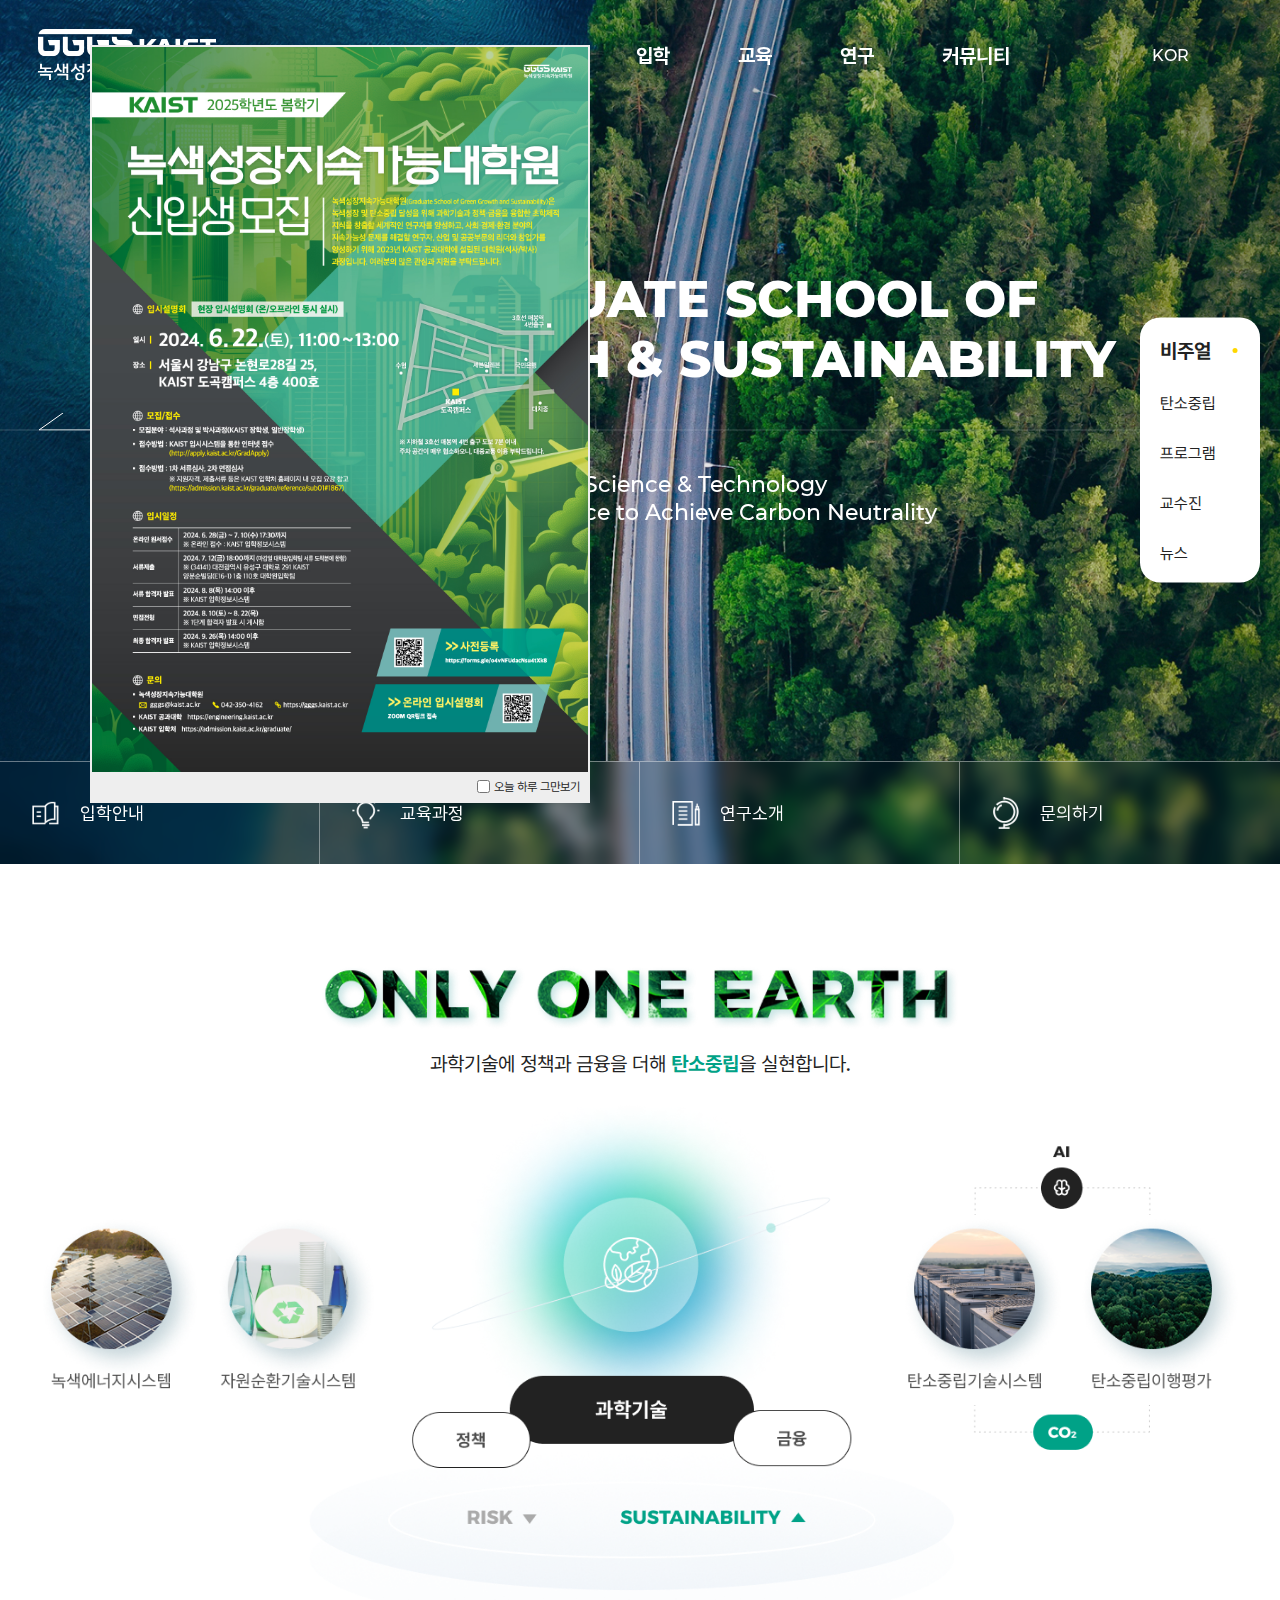
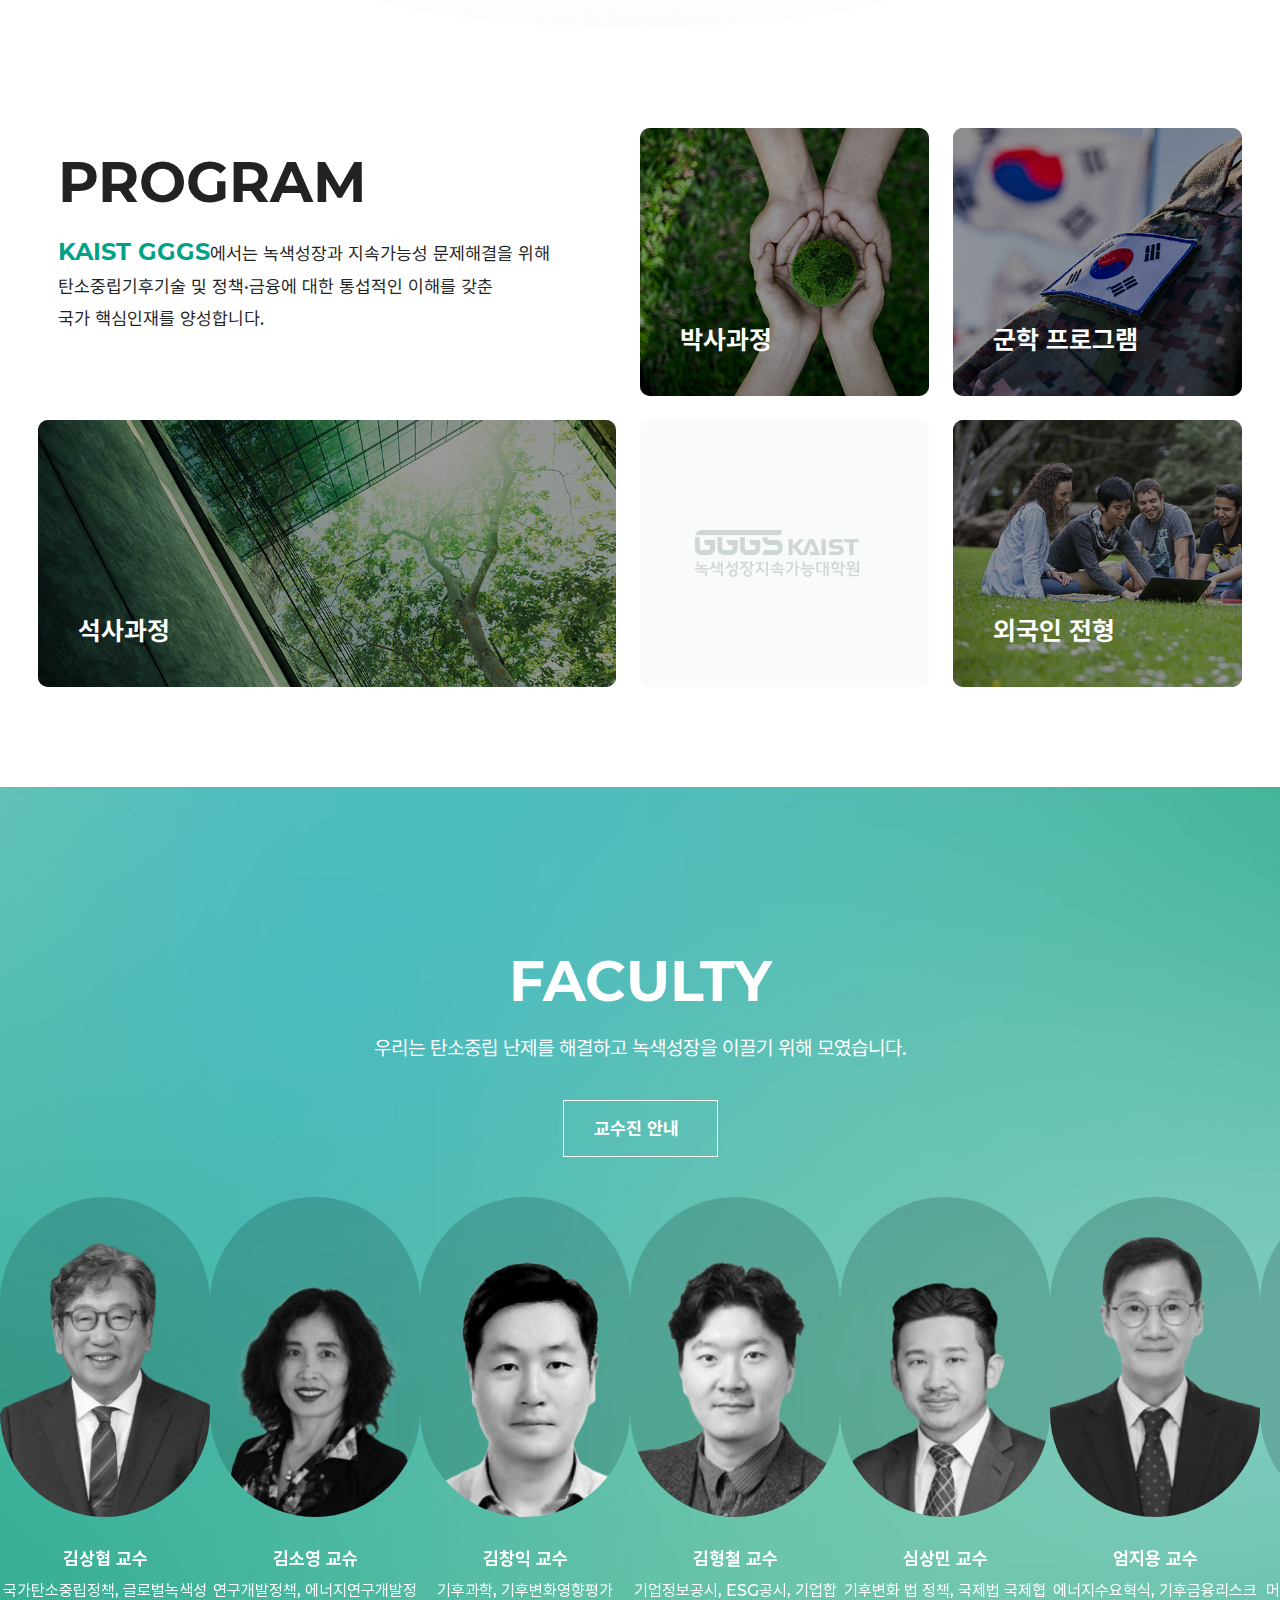
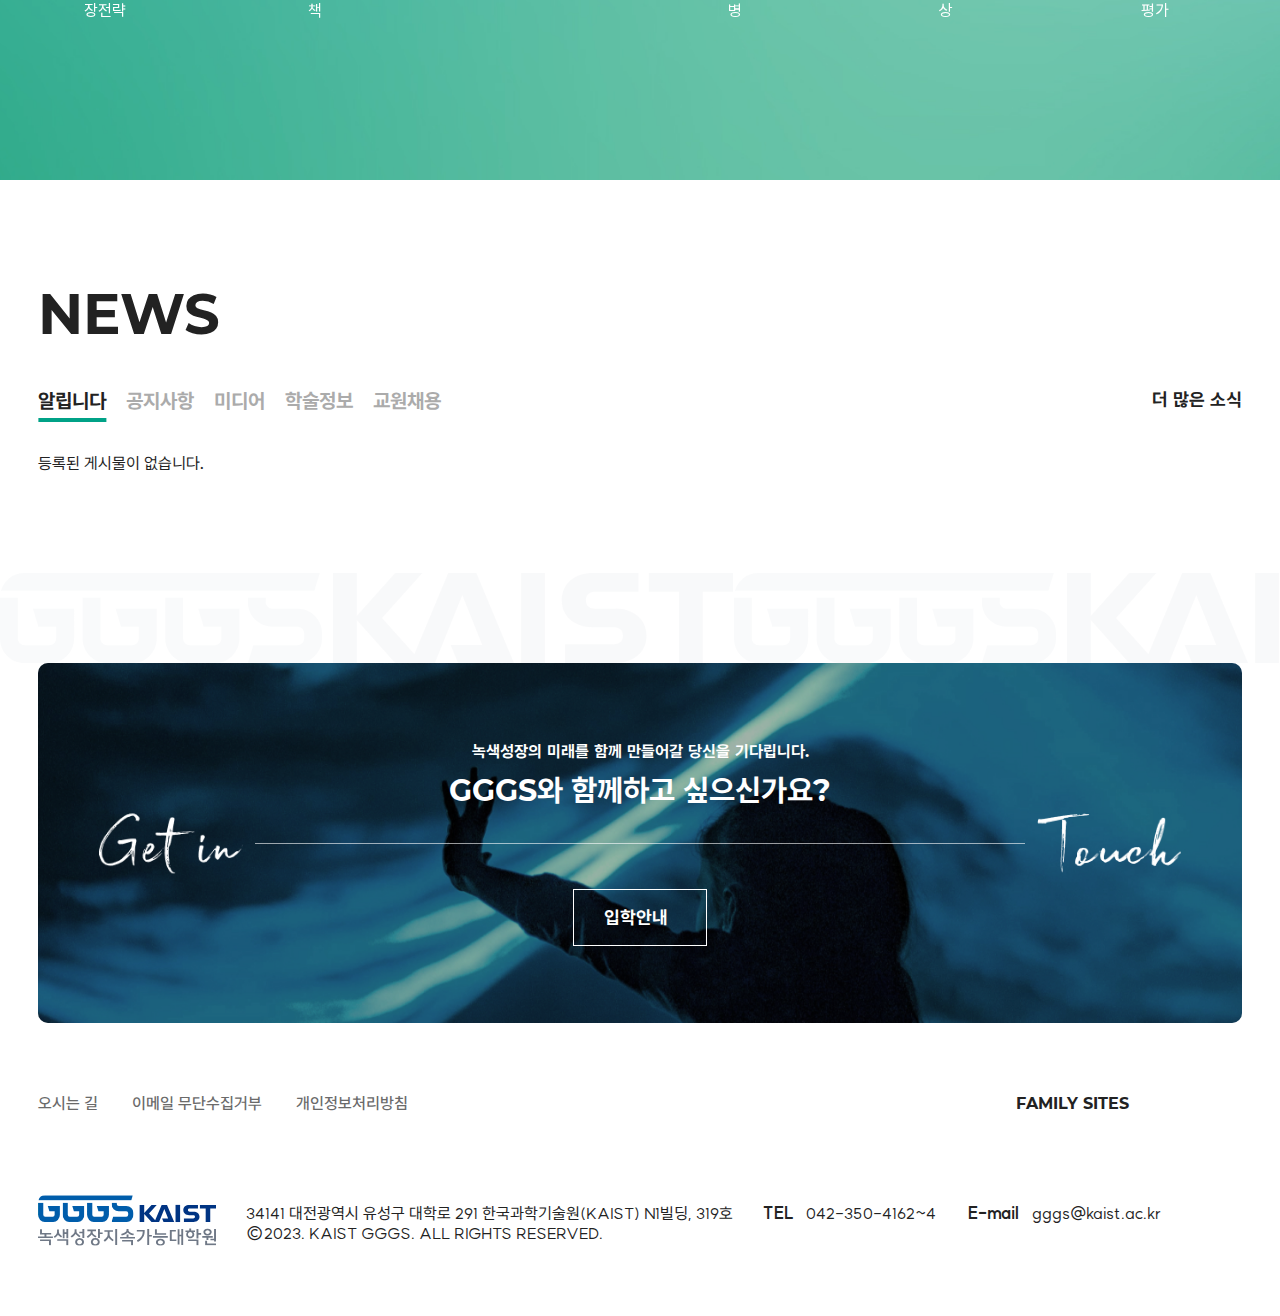
==== index.html @ a6c731cc "first kaist" ====
<!DOCTYPE html>
<html lang="ko">
<head>
   <meta charset="UTF-8">
   <meta name="viewport" content="width=device-width, initial-scale=1.0">
   <title>녹색성장지속가능대학원</title>

   <!-- CSS -->
   <link rel="stylesheet" href="https://cdn.jsdelivr.net/npm/remixicon@4.3.0/fonts/remixicon.min.css">
   <link rel="stylesheet" href="./css/reset.css">
   <link rel="stylesheet" href="./css/fonts.css">
   <link rel="stylesheet" href="https://cdn.jsdelivr.net/npm/swiper@11/swiper-bundle.min.css">
   <link rel="stylesheet" href="./css/main.css">

   <!-- JS -->
   <script src="https://code.jquery.com/jquery-3.7.1.min.js"
      integrity="sha256-/JqT3SQfawRcv/BIHPThkBvs0OEvtFFmqPF/lYI/Cxo=" crossorigin="anonymous"></script>
   <script src="https://code.jquery.com/ui/1.13.3/jquery-ui.min.js"
      integrity="sha256-sw0iNNXmOJbQhYFuC9OF2kOlD5KQKe1y5lfBn4C9Sjg=" crossorigin="anonymous"></script>
   <script src="https://cdn.jsdelivr.net/npm/swiper@11/swiper-bundle.min.js"></script>
   <script defer src="./js/main.js">
      // js를 internal(내부 문서) 방식으로 사용할 때는 script 태그에 속성없이 바로 작성
      // external (외부 문서) 방식으로 사용할 때는 script 태그에 src 속성을 이용하고 태그 내부에는 아무것도 작성하지 않음

      // *** script 태그 하나에 src 속성과 태그 내부에 js 문법을 둘 다 사용하면 둘 다 동작하지 않음
   </script>
</head>
<body class="home">
   <div class="skip_nav">
      <a href="#main_content">본문 바로가기</a>
   </div>
   <div id="popup">
      <img src="./img/main/popup.jpg" alt="2025학년도 봄학기 녹색성장지속가능대학원 신입생 모집 입시 설명회 - 일시: 2024.06.22(토) 11시부터, KAIST 도곡캠퍼스 400호, 문의: 042-350-4162, ...">
      <div class="popup_footer">
         <input type="checkbox" id="today_close">
         <label for="">오늘 하루 그만보기</label>
         <button class="btn_popup_close">
            <i class="ri-close-fill"></i>
         </button>
      </div>
   </div>
<div id="wrap">
   <header>
      <div class="inner">
         <h1><a href="https://gggs.kaist.ac.kr/" target="_blank"><span class="blind">GGGS KAIST 녹색성장지속가능대학원</span></a></h1>
         <nav id="gnb">
            <h2 class="blind">메인 메뉴</h2>
            <ul class="dep1">
               <li>
                  <a href="./about/greeting.html">대학원 소개</a>
                  <div class="dep2_wrap">
                     <ul class="dep2">
                        <li><a href="./about/greeting.html">인사말</a></li>
                        <li><a href="#">미션 및 비전</a></li>
                        <li><a href="./about/history.html">연혁</a></li>
                        <li><a href="#">오시는 길</a></li>
                     </ul>
                  </div>
               </li>
               <li>
                  <a href="#">구성원</a>
                  <div class="dep2_wrap">
                     <ul class="dep2">
                        <li><a href="#">교수소개</a>
                           <ul class="dep3">
                              <li><a href="#">탄소중립이행평가</a></li>
                              <li><a href="#">탄소중립기술시스템</a></li>
                              <li><a href="./member/greenEnerge.html">녹색에너지시스템</a></li>
                              <li><a href="#">자원순환기술시스템</a></li>
                           </ul>
                        </li>
                        <li><a href="#">재학생</a>
                           <ul class="dep3">
                              <li><a href="#">석사과정</a></li>
                              <li><a href="#">박사과정</a></li>
                           </ul>
                        </li>
                        <li><a href="#">졸업생</a></li>
                        <li><a href="./member/office.html">사무실</a></li>
                     </ul>
                  </div>
               </li>
               <li>
                  <a href="/program/programMaster.html">입학</a>
                  <div class="dep2_wrap">
                     <ul class="dep2">
                        <li><a href="./program/programMaster.html">프로그램</a>
                           <ul class="dep3">
                              <li><a href="./program/programMaster.html">석사과정</a></li>
                              <li><a href="#">박사과정</a></li>
                           </ul>
                        </li>
                     </ul>
                  </div>
               </li>
               <li>
                  <a href="#">교육</a>
                  <div class="dep2_wrap">
                     <ul class="dep2">
                        <li><a href="#">개요</a></li>
                        <li><a href="#">이수요건</a>
                           <ul class="dep3">
                              <li><a href="#">석사과정</a></li>
                              <li><a href="#">박사과정</a></li>
                           </ul>
                        </li>
                        <li><a href="#">집중분야 이수제도</a></li>
                        <li><a href="#">교과목 일람표</a>
                           <ul class="dep3">
                              <li><a href="#">전체교과목</a></li>
                              <li><a href="#">현재학기 개설교과목</a></li>
                           </ul>
                        </li>
                     </ul>
                  </div>
               </li>
               <li>
                  <a href="#">연구</a>
                  <div class="dep2_wrap">
                     <ul class="dep2">
                        <li><a href="#">개요</a></li>
                        <li><a href="#">분야</a>
                           <ul class="dep3">
                              <li><a href="#">탄소중립이행평가</a></li>
                              <li><a href="#">탄소중립기술시스템</a></li>
                              <li><a href="#">녹색에너지시스템</a></li>
                              <li><a href="#">자원순환기술시스템</a></li>
                           </ul>
                        </li>
                        <li><a href="./research/performance.html">성과</a></li>
                     </ul>
                  </div>
               </li>
               <li>
                  <a href="#">커뮤니티</a>
                  <div class="dep2_wrap">
                     <ul class="dep2">
                        <li><a href="#">알립니다</a></li>
                        <li><a href="./community/notice.html">공지사항</a></li>
                        <li><a href="#">행사</a></li>
                        <li><a href="#">미디어</a></li>
                        <li><a href="#">학술 정보</a></li>
                        <li><a href="#">교원 채용</a></li>
                     </ul>
                  </div>
               </li>
            </ul>
         </nav>
         <div class="header_util">
            <div class="lang_wrap">
               <!-- remixicon.com -->
               <button>KOR <i class="ri-arrow-down-s-fill"></i></button>
               <ul>
                  <li><a href="#">KOR</a></li>
                  <li><a href="#">ENG</a></li>
               </ul>
            </div>
            <div class="search_wrap">
               <button type="button" class="btn_search_open"><i class="ri-search-line"></i></button>
               <div class="search_popup">
                  <h2>SEARCH</h2>
                  <form action="">
                     <input type="text" placeholder="필요한 정보를 검색해 보세요">
                     <button type="submit"><i class="ri-search-line"></i></button>
                  </form>
               </div>
            </div>
            <div class="allmenu_wrap">
               <button class="btn_allmenu_open">
                  <i class="ri-menu-3-fill"></i>
               </button>
               <div class="allmenu_popup">
                  <div class="allmenu_logo">
                     <div class="img_box">
                        <img src="./img/common/en_logo.svg" alt="GGGS KAIST">
                     </div>
                  </div>
                  <div class="allmenu_left">
                     <div class="allmenu_footer">
                        <dl>
                           <dt>TEL</dt>
                           <dd>042-350-4162~4</dd>
                           <dt>E-mail</dt>
                           <dd>gggs@kaist.ac.kr</dd>
                        </dl>
                        <p class="copyright">&copy; 2023. KAIST GGGS. ALL RIGHTS RESERVED.</p>
                     </div>
                  </div>
                  <div class="allmenu_right">
                     <ul class="dep1">
                        <li>
                           <a href="#">대학원 소개</a>
                           <ul class="dep2">
                              <li><a href="./about/greeting.html">인사말</a></li>
                              <li><a href="#">미션 및 비전</a></li>
                              <li><a href="#">연혁</a></li>
                              <li><a href="#">오시는 길</a></li>
                           </ul>
                        </li>
                        <li>
                           <a href="#">구성원</a>
                           <ul class="dep2">
                              <li><a href="#">교수소개</a>
                                 <ul class="dep3">
                                    <li><a href="#">탄소중립이행평가</a></li>
                                    <li><a href="#">탄소중립기술시스템</a></li>
                                    <li><a href="#">녹색에너지시스템</a></li>
                                    <li><a href="#">자원순환기술시스템</a></li>
                                 </ul>
                              </li>
                              <li><a href="#">재학생</a>
                                 <ul class="dep3">
                                    <li><a href="#">석사과정</a></li>
                                    <li><a href="#">박사과정</a></li>
                                 </ul>
                              </li>
                              <li><a href="#">졸업생</a></li>
                              <li><a href="#">사무실</a></li>
                           </ul>
                        </li>
                        <li>
                           <a href="#">입학</a>
                           <ul class="dep2">
                              <li><a href="#">프로그램</a>
                                 <ul class="dep3">
                                    <li><a href="#">석사과정</a></li>
                                    <li><a href="#">박사과정</a></li>
                                 </ul>
                              </li>
                           </ul>
                        </li>
                        <li>
                           <a href="#">교육</a>
                           <ul class="dep2">
                              <li><a href="#">개요</a></li>
                              <li><a href="#">이수요건</a>
                                 <ul class="dep3">
                                    <li><a href="#">석사과정</a></li>
                                    <li><a href="#">박사과정</a></li>
                                 </ul>
                              </li>
                              <li><a href="#">집중분야 이수제도</a></li>
                              <li><a href="#">교과목 일람표</a>
                                 <ul class="dep3">
                                    <li><a href="#">전체교과목</a></li>
                                    <li><a href="#">현재학기 개설교과목</a></li>
                                 </ul>
                              </li>
                           </ul>
                        </li>
                        <li>
                           <a href="#">연구</a>
                           <ul class="dep2">
                              <li><a href="#">개요</a></li>
                              <li><a href="#">분야</a>
                                 <ul class="dep3">
                                    <li><a href="#">탄소중립이행평가</a></li>
                                    <li><a href="#">탄소중립기술시스템</a></li>
                                    <li><a href="#">녹색에너지시스템</a></li>
                                    <li><a href="#">자원순환기술시스템</a></li>
                                 </ul>
                              </li>
                              <li><a href="#">성과</a></li>
                           </ul>
                        </li>
                        <li>
                           <a href="#">커뮤니티</a>
                           <ul class="dep2">
                              <li><a href="#">알립니다</a></li>
                              <li><a href="#">공지사항</a></li>
                              <li><a href="#">행사</a></li>
                              <li><a href="#">미디어</a></li>
                              <li><a href="#">학술 정보</a></li>
                              <li><a href="#">교원 채용</a></li>
                           </ul>
                        </li>
                     </ul>
                  </div>
                  <button class="btn_allmenu_close">
                     <i class="ri-close-fill"></i>
                  </button>
               </div>
            </div>
         </div>
      </div>
   </header>
   <!-- 스크롤 페이지 이동 연습 -->
   <div class="main_nav">
      <a href="#" class="click">비주얼</a>
      <a href="#">탄소중립</a>
      <a href="#">프로그램</a>
      <a href="#">교수진</a>
      <a href="#">뉴스</a>
   </div>
   <style>
      .main_nav {
         display: flex;flex-direction: column;gap: 30px;
         position: fixed;right: 20px;top: 50%;
         transform: translateY(-50%);z-index: 999;
         padding: 20px;width: 120px;
         background: #FFF;border-radius: 20px;
      }
      .main_nav .click {
         position: relative;font-size: 20px;font-weight: 700;
      }
      .main_nav .click::after {
         content: "";display: block;
         position: absolute;top: 50%;right: 0%;
         transform: translate(-50%, -50%);
         width: 5px;height: 5px;background: gold;
         border-radius: 5px;
      }
   </style>
   <!-- 스크롤 페이지 이동 연습 -->
   <main id="main_content">
      <div class="main_visual">
         <!-- fading swiper -->
         <div class="main_swiper">
            <div class="swiper-wrapper">
               <div class="swiper-slide">
                  <img src="./img/main/main_slide01.jpg" alt="">
               </div>
               <div class="swiper-slide">
                  <img src="./img/main/main_slide02.jpg" alt="">
               </div>
               <div class="swiper-slide">
                  <img src="./img/main/main_slide03.jpg" alt="">
               </div>
               <div class="swiper-slide">
                  <img src="./img/main/main_slide04.jpg" alt="">
               </div>
            </div>


            <div class="swiper_content">
               <strong>KAIST GRADUATE SCHOOL OF <br> GREEN GROWTH & SUSTAINABILITY</strong>
               <div class="progress_wrap">
                  <!-- navigation button -->
                  <div class="swiper-btn-prev"><img src="./img/main/main_arrow.svg" alt=""></div>
                  <div class="swiper-btn-next"><img src="./img/main/main_arrow.svg" alt=""></div>
                  <div class="progress">
                     <div class="bar"></div>
                  </div>
               </div>
               <span>Combining Science & Technology <br> with Policy and Finance to Achieve Carbon Neutrality</span>
               <div class="swiper-controls-wrap">
                  <div class="swiper-pagination"></div>
                  <div class="swiper-auto-controls">
                     <button class="auto-play"><i class="ri-play-circle-fill"></i></button>
                     <button class="auto-stop"><i class="ri-pause-circle-fill"></i></button>
                  </div>
               </div>
            </div>
         </div>
         <!-- quick list -->
         <div class="quick_list">
            <a href="#">
               <span>
                  <img src="./img/main/main_tab_icon01.png" alt="">
                  입학안내
               </span>
               <i class="ri-arrow-right-up-line"></i>
            </a>
            <a href="#">
               <span>
                  <img src="./img/main/main_tab_icon02.png" alt="">
                  교육과정
               </span>
               <i class="ri-arrow-right-up-line"></i>
            </a>
            <a href="#">
               <span>
                  <img src="./img/main/main_tab_icon03.png" alt="">
                  연구소개
               </span>
               <i class="ri-arrow-right-up-line"></i>
            </a>
            <a href="#">
               <span>
                  <img src="./img/main/main_tab_icon04.png" alt="">
                  문의하기
               </span>
               <i class="ri-arrow-right-up-line"></i>
            </a>
         </div>
      </div>
      <!-- 퀵메뉴가 메인비주얼과 겹쳐져 있기 때문에 독립적인 행으로 만들지 고민이 필요 -->
      <h2 class="blind">메인 본문</h2>
      <section class="earth_wrap">
         <div class="inner">
            <h3><span class="blind">only one earth</span><div class="img_bg"></div></h3>
            <p>과학기술에 정책과 금융을 더해 <strong>탄소중립</strong>을 실현합니다.</p>
            <div class="img_pc">
               <img src="./img/main/sec02_img.png" alt="">
            </div>
            <div class="img_mob">
               <img src="./img/main/sec02_img01.png" alt="">
               <img src="./img/main/sec02_img02.png" alt="">
               <img src="./img/main/sec02_img03.png" alt="">
            </div>
         </div>
      </section>
      <section class="course_wrap">
         <div class="inner">
            <div class="course_content">
               <div class="title_box">
                  <h3>PROGRAM</h3>
                  <p>
                     <strong>KAIST GGGS</strong>에서는 녹색성장과 지속가능성 문제해결을 위해 <br class="br1">
                     탄소중립기후기술 <br class="br2"> 및 정책&middot;금융에 대한 통섭적인 이해를 갖춘 <br class="br1">
                     국가 핵심인재를 양성합니다.
                  </p>
               </div>
               <a href="#" class="course_link">
                  <img src="./img/main/sec03_tab01.png" alt="">
                  <span>박사과정<i class="ri-arrow-right-up-line"></i></span>
               </a>
               <a href="#" class="course_link">
                  <img src="./img/main/sec03_tab02.png" alt="">
                  <span>군학 프로그램<i class="ri-arrow-right-up-line"></i></span>
               </a>
               <a href="#" class="course_link img_long">
                  <img src="./img/main/sec03_tab03.png" alt="">
                  <span>석사과정<i class="ri-arrow-right-up-line"></i></span>
               </a>
               <div class="course_thumb">
                  <img src="./img/main/sec03_thumb.png" alt="">
               </div>
               <a href="#" class="course_link">
                  <img src="./img/main/sec03_tab04.png" alt="">
                  <span>외국인 전형<i class="ri-arrow-right-up-line"></i></span>
               </a>
            </div>
         </div>
      </section>
      <section class="faculty_wrap">
         <div class="title_box">
            <h3>FACULTY</h3>
            <p>우리는 탄소중립 난제를 해결하고 녹색성장을 이끌기 위해 모였습니다.</p>
            <a href="#" class="main_link">
               교수진 안내
               <i class="ri-arrow-right-up-line"></i>
            </a>
         </div>
         <div class="faculty_swiper">
            <ul class="swiper-wrapper">
               <li class="swiper-slide">
                  <div class="img_box">
                     <img src="././img/main/faculty_01_crop_auto_fix_600_853.52.png" alt="">
                  </div>
                  <div class="txt_box">
                     <strong>김상협 교수</strong>
                     <span>국가탄소중립정책, 글로벌녹색성장전략</span>
                  </div>
               </li>
               <li class="swiper-slide">
                  <div class="img_box"><img src="./img/main/faculty_02_crop_auto_fix_600_736.89.png" alt=""></div>
                  <div class="txt_box"><strong>김소영 교슈</strong><span>연구개발정책, 에너지연구개발정책</span></div>
               </li>
               <li class="swiper-slide">
                  <div class="img_box"><img src="./img/main/faculty_03_crop_auto_fix_600_804.64.png" alt=""></div>
                  <div class="txt_box"><strong>김창익 교수</strong><span>기후과학, 기후변화영향평가</span></div>
               </li>
               <li class="swiper-slide">
                  <div class="img_box"><img src="./img/main/faculty_04_crop_auto_fix_600_810.28.png" alt=""></div>
                  <div class="txt_box"><strong>김형철 교수</strong><span>기업정보공시, ESG공시, 기업합병</span></div>
               </li>
               <li class="swiper-slide">
                  <div class="img_box"><img src="./img/main/faculty_05_crop_auto_fix_600_743.04.png" alt=""></div>
                  <div class="txt_box"><strong>심상민 교수</strong><span>기후변화 법 정책, 국제법 국제협상</span></div>
               </li>
               <li class="swiper-slide">
                  <div class="img_box"><img src="./img/main/faculty_06_crop_auto_fix_600_857.28.png" alt=""></div>
                  <div class="txt_box"><strong>엄지용 교수</strong><span>에너지수요혁식, 기후금융리스크평가</span></div>
               </li>
               <li class="swiper-slide">
                  <div class="img_box"><img src="./img/main/faculty_07_crop_auto_fix_600_810.28.png" alt=""></div>
                  <div class="txt_box"><strong>윤세영 교수</strong><span>머신러닝, 기상 예측 AI, 학습 이론</span></div>
               </li>
               <li class="swiper-slide">
                  <div class="img_box"><img src="./img/main/faculty_08_crop_auto_fix_600_859.95.png" alt=""></div>
                  <div class="txt_box"><strong>이나래 교수</strong><span>ESG 경영 전략, 기후 변화 정책</span></div>
               </li>
               <li class="swiper-slide">
                  <div class="img_box"><img src="./img/main/faculty_09_crop_auto_fix_600_744.48.png" alt=""></div>
                  <div class="txt_box"><strong>인소영 교수</strong><span>기후리스크에 따른 자산가치평가 및 경제성분석</span></div>
               </li>
               <li class="swiper-slide">
                  <div class="img_box"><img src="./img/main/faculty_10_crop_auto_fix_600_810.28.png" alt=""></div>
                  <div class="txt_box"><strong>전주영 교수</strong><span>계량적 미래예측, 응용통계</span></div>
               </li>
               <li class="swiper-slide">
                  <div class="img_box"><img src="./img/main/faculty_11_crop_auto_fix_600_780.2.png" alt=""></div>
                  <div class="txt_box"><strong></strong><span></span></div>
               </li>
               <li class="swiper-slide">
                  <div class="img_box"><img src="./img/main/faculty_12_crop_auto_fix_600_761.6.png" alt=""></div>
                  <div class="txt_box"><strong></strong><span></span></div>
               </li>
               <li class="swiper-slide">
                  <div class="img_box"><img src="./img/main/faculty_13_crop_auto_fix_600_810.28.png" alt=""></div>
                  <div class="txt_box"><strong></strong><span></span></div>
               </li>
               <li class="swiper-slide">
                  <div class="img_box"><img src="./img/main/faculty_14_crop_auto_fix_600_691.2.png" alt=""></div>
                  <div class="txt_box"><strong></strong><span></span></div>
               </li>
               <li class="swiper-slide">
                  <div class="img_box"><img src="./img/main/faculty_15_crop_auto_fix_600_832.84.png" alt=""></div>
                  <div class="txt_box"><strong></strong><span></span></div>
               </li>
               <li class="swiper-slide">
                  <div class="img_box"><img src="./img/main/faculty_16_crop_auto_fix_600_815.92.png" alt=""></div>
                  <div class="txt_box"><strong></strong><span></span></div>
               </li>
               <li class="swiper-slide">
                  <div class="img_box"><img src="./img/main/faculty_17_crop_auto_fix_600_787.72.png" alt=""></div>
                  <div class="txt_box"><strong></strong><span></span></div>
               </li>
               <li class="swiper-slide">
                  <div class="img_box"><img src="./img/main/faculty_18_crop_auto_fix_600_806.52.png" alt=""></div>
                  <div class="txt_box"><strong></strong><span></span></div>
               </li>
               <li class="swiper-slide">
                  <div class="img_box"><img src="./img/main/faculty_19_crop_auto_fix_600_810.28.png" alt=""></div>
                  <div class="txt_box"><strong></strong><span></span></div>
               </li>
               <li class="swiper-slide">
                  <div class="img_box"><img src="./img/main/faculty_20_crop_auto_fix_600_787.72.png" alt=""></div>
                  <div class="txt_box"><strong></strong><span></span></div>
               </li>
               <li class="swiper-slide">
                  <div class="img_box"><img src="./img/main/faculty_21_crop_auto_fix_600_787.72.png" alt=""></div>
                  <div class="txt_box"><strong></strong><span></span></div>
               </li>
               <li class="swiper-slide">
                  <div class="img_box"><img src="./img/main/faculty_22_crop_auto_fix_600_815.92.png" alt=""></div>
                  <div class="txt_box"><strong></strong><span></span></div>
               </li>
               <li class="swiper-slide">
                  <div class="img_box"><img src="./img/main/faculty_23_crop_auto_fix_600_810.28.png" alt=""></div>
                  <div class="txt_box"><strong></strong><span></span></div>
               </li>
               <li class="swiper-slide">
                  <div class="img_box"><img src="./img/main/faculty_24_crop_auto_fix_600_815.92.png" alt=""></div>
                  <div class="txt_box"><strong></strong><span></span></div>
               </li>
               <li class="swiper-slide">
                  <div class="img_box"><img src="./img/main/faculty_25_crop_auto_fix_600_846.png" alt=""></div>
                  <div class="txt_box"><strong></strong><span></span></div>
               </li>
               <li class="swiper-slide">
                  <div class="img_box"><img src="./img/main/faculty_26_crop_auto_fix_600_815.92.png" alt=""></div>
                  <div class="txt_box"><strong></strong><span></span></div>
               </li>
               <li class="swiper-slide">
                  <div class="img_box"><img src="./img/main/faculty_27_crop_auto_fix_600_810.28.png" alt=""></div>
                  <div class="txt_box"><strong></strong><span></span></div>
               </li>
               <li class="swiper-slide">
                  <div class="img_box"><img src="./img/main/faculty_28_crop_auto_fix_600_815.92.png" alt=""></div>
                  <div class="txt_box"><strong></strong><span></span></div>
               </li>
               <li class="swiper-slide">
                  <div class="img_box"><img src="./img/main/faculty_29_crop_auto_fix_600_802.76.png" alt=""></div>
                  <div class="txt_box"><strong></strong><span></span></div>
               </li>
               <li class="swiper-slide">
                  <div class="img_box"><img src="./img/main/faculty_30_crop_auto_fix_600_693.72.png" alt=""></div>
                  <div class="txt_box"><strong></strong><span></span></div>
               </li>
               <li class="swiper-slide">
                  <div class="img_box"><img src="./img/main/faculty_31_crop_auto_fix_600_815.92.png" alt=""></div>
                  <div class="txt_box"><strong></strong><span></span></div>
               </li>
               <li class="swiper-slide">
                  <div class="img_box"><img src="./img/main/faculty_32_crop_auto_fix_600_787.72.png" alt=""></div>
                  <div class="txt_box"><strong></strong><span></span></div>
               </li>
               <li class="swiper-slide">
                  <div class="img_box"><img src="./img/main/faculty_33_crop_auto_fix_600_804.64.png" alt=""></div>
                  <div class="txt_box"><strong></strong><span></span></div>
               </li>
               <li class="swiper-slide">
                  <div class="img_box"><img src="./img/main/faculty_34_crop_auto_fix_600_712.52.png" alt=""></div>
                  <div class="txt_box"><strong></strong><span></span></div>
               </li>
               <li class="swiper-slide">
                  <div class="img_box"><img src="./img/main/faculty_35_crop_auto_fix_600_815.92.png" alt=""></div>
                  <div class="txt_box"><strong></strong><span></span></div>
               </li>
               <li class="swiper-slide">
                  <div class="img_box"><img src="./img/main/faculty_36_crop_auto_fix_600_815.92.png" alt=""></div>
                  <div class="txt_box"><strong></strong><span></span></div>
               </li>
               <li class="swiper-slide">
                  <div class="img_box"><img src="./img/main/faculty_37_crop_auto_fix_600_815.92.png" alt=""></div>
                  <div class="txt_box"><strong></strong><span></span></div>
               </li>
               <li class="swiper-slide">
                  <div class="img_box"><img src="./img/main/faculty_38_crop_auto_fix_600_815.92.png" alt=""></div>
                  <div class="txt_box"><strong></strong><span></span></div>
               </li>
               <li class="swiper-slide">
                  <div class="img_box"><img src="./img/main/faculty_39_crop_auto_fix_600_815.92.png" alt=""></div>
                  <div class="txt_box"><strong></strong><span></span></div>
               </li>
               <li class="swiper-slide">
                  <div class="img_box"><img src="./img/main/faculty_40_crop_auto_fix_600_817.8.png" alt=""></div>
                  <div class="txt_box"><strong></strong><span></span></div>
               </li>
               <li class="swiper-slide">
                  <div class="img_box"><img src="./img/main/faculty_41_crop_auto_fix_600_810.28.png" alt=""></div>
                  <div class="txt_box"><strong></strong><span></span></div>
               </li>
               <li class="swiper-slide">
                  <div class="img_box"><img src="./img/main/faculty_42_crop_auto_fix_600_761.4.png" alt=""></div>
                  <div class="txt_box"><strong></strong><span></span></div>
               </li>
               <li class="swiper-slide">
                  <div class="img_box"><img src="./img/main/faculty_43_crop_auto_fix_600_810.28.png" alt=""></div>
                  <div class="txt_box"><strong></strong><span></span></div>
               </li>
               <li class="swiper-slide">
                  <div class="img_box"><img src="./img/main/faculty_44_crop_auto_fix_600_815.92.png" alt=""></div>
                  <div class="txt_box"><strong></strong><span></span></div>
               </li>
               <li class="swiper-slide">
                  <div class="img_box"><img src="./img/main/faculty_45_crop_auto_fix_600_810.28.png" alt=""></div>
                  <div class="txt_box"><strong></strong><span></span></div>
               </li>
               <li class="swiper-slide">
                  <div class="img_box"><img src="./img/main/faculty_46_crop_auto_fix_600_810.28.png" alt=""></div>
                  <div class="txt_box"><strong></strong><span></span></div>
               </li>
               <li class="swiper-slide">
                  <div class="img_box"><img src="./img/main/faculty_47_crop_auto_fix_600_810.28.png" alt=""></div>
                  <div class="txt_box"><strong></strong><span></span></div>
               </li>
               <li class="swiper-slide">
                  <div class="img_box"><img src="./img/main/faculty_48_crop_auto_fix_600_815.92.png" alt=""></div>
                  <div class="txt_box"><strong></strong><span></span></div>
               </li>
               <li class="swiper-slide">
                  <div class="img_box"><img src="./img/main/faculty_49_crop_auto_fix_600_815.92.png" alt=""></div>
                  <div class="txt_box"><strong></strong><span></span></div>
               </li>
               <li class="swiper-slide">
                  <div class="img_box"><img src="./img/main/faculty_50_crop_auto_fix_600_810.28.png" alt=""></div>
                  <div class="txt_box"><strong></strong><span></span></div>
               </li>
               <li class="swiper-slide">
                  <div class="img_box"><img src="./img/main/faculty_51_crop_auto_fix_600_810.28.png" alt=""></div>
                  <div class="txt_box"><strong></strong><span></span></div>
               </li>
            </ul>
         </div>

      </section>
      <section class="news_wrap">
         <div class="inner">
            <h3>NEWS</h3>
            <div class="tabs_wrap">
               <ul class="tabs">
                  <li data-news="announce" class="active">알립니다</li>
                  <li data-news="notice">공지사항</li>
                  <li data-news="media">미디어</li>
                  <li data-news="record">학술정보</li>
                  <li data-news="recruit">교원채용</li>
               </ul>
               <a href="#" class="btn_news_more">
                  더 많은 소식
                  <i class="ri-arrow-right-up-line"></i>
               </a>
            </div>
            <div class="contents_wrap">
               <div class="content_box announce" data-news="announce">
                  <p class="empty_data">등록된 게시물이 없습니다.</p>
                  <ul></ul>
               </div>
               <div class="content_box notice" data-news="notice">
                  <p class="empty_data">등록된 게시물이 없습니다.</p>
                  <ul>
                     <li>
                        <a href="#">
                           <div class="img_box">
                              <img src="https://gggs.kaist.ac.kr/_files/board/20240716/thumb/203bfb4cc522c3186e06cecc919eb30a_crop_auto_fix_785.2_450.jpg" alt="">
                           </div>
                           <span class="label">공지사항
                           </span>
                           <div class="txt_box">
                              <strong>2024학년도 가을학기 교과목 강의일정표</strong>
                              <span class="date">2024.07.16</span>
                           </div>
                        </a>
                     </li>
                     <li>
                        <a href="#">
                           <div class="img_box">
                              <img src="https://gggs.kaist.ac.kr/_files/board/20240705/thumb/8b0271a8d0e08cd975d5471269ed176c_crop_auto_fix_604.8_450.jpeg" alt="">
                           </div>
                           <span class="label">대학원소식
                           </span>
                           <div class="txt_box">
                              <strong>[녹색성장지속가능대학원] 2025학년도 봄학기 입시설명회 현장스케치</strong>
                              <span class="date">2024.07.05</span>
                           </div>
                        </a>
                     </li>
                     <li>
                        <a href="#">
                           <div class="img_box">
                              <img src="https://gggs.kaist.ac.kr/_files/board/20240627/thumb/3ce0567ba2578906233acdd7de30645d_crop_auto_fix_682.11_450.jpg" alt="">
                           </div>
                           <span class="label">대학원소식
                           </span>
                           <div class="txt_box">
                              <strong>한국에너지공대(KENTECH), 전력거래소(KPX) 방문 한국에너지공대(KENTECH), 전력거래소(KPX) 방문</strong>
                              <span class="date">2024.06.27</span>
                           </div>
                        </a>
                     </li>
                     <li>
                        <a href="#">
                           <div class="img_box">
                              <img src="https://gggs.kaist.ac.kr/_files/board/20240531/thumb/3373ea9cea26cb038c00e1942d5a7748_crop_auto_fix_600_879.78.jpg" alt="">
                           </div>
                           <span class="label">공지사항
                           </span>
                           <div class="txt_box">
                              <strong>[녹색성장지속가능대학원] 2025학년도 봄학기 입시설명회(6.22)</strong>
                              <span class="date">2024.05.31</span>
                           </div>
                        </a>
                     </li>
                  </ul>
               </div>
               <div class="content_box media" data-news="media">
                  <ul>
                     <li>
                        <a href="#">
                           <div class="img_box">
                              <img
                                 src="https://gggs.kaist.ac.kr/_files/board/20240627/thumb/3ce0567ba2578906233acdd7de30645d_crop_auto_fix_682.11_450.jpg"
                                 alt="">
                           </div>
                           <div class="txt_box">
                              <strong>한국에너지공대(KENTECH), 전력거래소(KPX) 방문 한국에너지공대(KENTECH), 전력거래소(KPX) 방문</strong>
                              <span class="date">2024.06.27</span>
                           </div>
                        </a>
                     </li>
                     <li>
                        <a href="#">
                           <div class="img_box">
                              <img
                                 src="https://gggs.kaist.ac.kr/_files/board/20240627/thumb/3ce0567ba2578906233acdd7de30645d_crop_auto_fix_682.11_450.jpg"
                                 alt="">
                           </div>
                           <div class="txt_box">
                              <strong>한국에너지공대(KENTECH), 전력거래소(KPX) 방문</strong>
                              <span class="date">2024.06.27</span>
                           </div>
                        </a>
                     </li>
                  </ul>
               </div>
               <div class="content_box record" data-news="record">
                  <p class="empty_data">등록된 게시물이 없습니다.</p>
               </div>
               <div class="content_box recruit" data-news="recruit">
                  <ul>
                     <li>
                        <a href="#">
                           <div class="img_box">
                              <img
                                 src="https://gggs.kaist.ac.kr/_files/board/20240627/thumb/3ce0567ba2578906233acdd7de30645d_crop_auto_fix_682.11_450.jpg"
                                 alt="">
                           </div>
                           <div class="txt_box">
                              <strong>한국에너지공대(KENTECH), 전력거래소(KPX) 방문 한국에너지공대(KENTECH), 전력거래소(KPX) 방문</strong>
                              <span class="date">2024.06.27</span>
                           </div>
                        </a>
                     </li>
                  </ul>
               </div>
            </div>
         </div>
      </section>
      <section class="banner_wrap">
         <div class="flow_content_wrap">
            <div class="flow_content">
               <img src="img/main/rolling_img.svg" alt="">
               <img src="img/main/rolling_img.svg" alt="">
               <img src="img/main/rolling_img.svg" alt="">
               <img src="img/main/rolling_img.svg" alt="">
            </div>
         </div>
         <div class="inner">
            <div class="banner_content">
               <p class="txt1">녹색성장의 미래를 함께 만들어갈 당신을 기다립니다.</p>
               <p class="txt2">GGGS와 함께하고 싶으신가요?</p>
               <a href="#" class="main_link">
                  입학안내
                  <i class="ri-arrow-right-up-line"></i>
               </a>
               <img class="obj01" src="img/main/sec06_obj01.png" alt="">
               <img class="obj02" src="img/main/sec06_obj02.png" alt="">
               <div class="bar"></div>
            </div>
            <!-- <img class="bg_img" src="img/main/sec06_bg.jpg" alt=""> -->
         </div>
      </section>
   </main>
   <footer>
      <div class="inner">
         <div class="f_top">
            <div class="f_menu">
               <a href="#">오시는 길</a>
               <a href="#">이메일 무단수집거부</a>
               <a href="#">개인정보처리방침</a>
            </div>
            <div class="f_link">
               <!-- .family_wrap>button+ul>li*7>a[href="#" target="_blank"]{family} -->
               <div class="family_wrap">
                  <button>FAMILY SITES <i class="ri-add-fill"></i></button>
                  <ul>
                     <li><a href="#" target="_blank">건설및환경공학과</a></li>
                     <li><a href="#" target="_blank">과학기술정책대학원</a></li>
                     <li><a href="#" target="_blank">기계공학과</a></li>
                     <li><a href="#" target="_blank">기술경영학부</a></li>
                     <li><a href="#" target="_blank">김재철AI대학원</a></li>
                     <li><a href="#" target="_blank">디지털인문사회과학부</a></li>
                     <li><a href="#" target="_blank">문술미래전략대학원</a></li>
                     <li><a href="#" target="_blank">바이오및뇌공학과</a></li>
                     <li><a href="#" target="_blank">산업 및시스템공학과</a></li>
                     <li><a href="#" target="_blank">생명화학공학과</a></li>
                     <li><a href="#" target="_blank">신소재공학과</a></li>
                     <li><a href="#" target="_blank">원자력및양자공학과</a></li>
                     <li><a href="#" target="_blank">전기및전자공학부</a></li>
                     <li><a href="#" target="_blank">전산학부</a></li>
                     <li><a href="#" target="_blank">조천식모빌리티대학원</a></li>
                  </ul>
               </div>
               <ul class="sns_wrap">
                  <li>
                     <a href="https://www.youtube.com/?app=desktop&hl=ko&gl=KR" target="_blank"><i class="ri-youtube-fill"></i><span class="blind">유튜브</span></a>
                  </li>
                  <li>
                     <a href="https://www.instagram.com/" target="_blank"><i class="ri-instagram-fill"></i><span class="blind">인스타</span></a>
                  </li>
                  <li>
                     <a href="https://x.com/?lang=ko" target="_blank"><i class="ri-twitter-x-fill"></i><span class="blind">트위터</span></a>
                  </li>
                  <li>
                     <a href="https://www.facebook.com/?locale=ko_KR" target="_blank"><i class="ri-facebook-circle-fill"></i><span class="blind">페이스북</span></a>
                  </li>
               </ul>
            </div>
         </div>
         <div class="f_btm">
            <div class="f_logo">
               <a href="index.html">
                  <img src="img/common/logo.svg" alt="">
               </a>
            </div>
            <div class="f_address">
               <address>34141 대전광역시 유성구 대학로 291 한국과학기술원(KAIST) N1빌딩, 319호</address>
               <p class="copyright">&copy;2023. KAIST GGGS. ALL RIGHTS RESERVED. </p>
            </div>
            <div class="f_contact">
               <p><span>TEL</span><a href="tel:042-350-4162">042-350-4162~4</a></p>
               <p><span>E-mail</span><a href="mailto:gggs@kaist.ac.kr">gggs@kaist.ac.kr</a></p>
            </div>
         </div>
      </div>
   </footer>
</div>
</body>
</html>
---- css/fonts.css ----
@charset "utf-8";

/* 한글 SUIT */
@font-face {
   font-family: 'SUIT';
   src: url(../fonts/SUIT-Bold.woff2);
   font-weight: 700;
}
@font-face {
   font-family: 'SUIT';
   src: url(../fonts/SUIT-Medium.woff2);
   font-weight: 500;
}
@font-face {
   font-family: 'SUIT';
   src: url(../fonts/SUIT-Regular.woff2);
   font-weight: 400;
}

/* 영문 Montserrat */
@font-face {
   font-family: 'Montserrat';
   src: url(../fonts/Montserrat-Bold.woff2);
   font-weight: 700;
}
@font-face {
   font-family: 'Montserrat';
   src: url(../fonts/Montserrat-ExtraBold.woff2);
   font-weight: 800;
}
@font-face {
   font-family: 'Montserrat';
   src: url(../fonts/Montserrat-Medium.woff2);
   font-weight: 500;
}
---- css/main.css ----
@charset "utf-8";

/* Common / Default */
:root {
   --main-color: #00a287;
}
::selection {
   background: var(--main-color);color: #FFF;
}
body {
   font-family: 'Montserrat','SUIT',sans-serif;
   font-size: 16px;
   color: #222;
   background: #FFF;
}
button {cursor: pointer;}

/* .inner {width: 93%;max-width: 1400px;margin: auto;} */
.inner {max-width: 100%;padding: 0 3%;}
.blind {display: block;width: 0;height: 0;overflow: hidden;}
/* 대기업 기준으로 각 사이트의 blind를 비교해 볼 것 */
.main_link {
   display: inline-flex;gap: 8px;
   align-items: center;
   padding: 16px 30px;
   border: 1px solid #FFF;
   font-size: 18px;font-weight: 700;
}
.main_link:hover {background: #FFF;color: #222;}
.main_link:hover i {color: var(--main-color);font-size: 18px;}

/* skip-nav */
.skip_nav a {
   position: absolute;left: 0;right: 0;top: -50px; z-index: 9999;
   background: var(--main-color);color: #FFF;
   font-weight: 500;line-height: 50px;text-align: center;
}
.skip_nav a:focus {top: 0;}

/* popup */
#popup {
   position: absolute;left: 7%;top: 5%; z-index: 9000;
   width: 500px;border: 2px solid #EEE;
   background: #EEE;font-size: 12px;
}
.popup_footer {
   display: flex;justify-content: flex-end;
   align-items: center;gap: 4px;
   padding: 7px 4px;
}
.popup_footer i {
   font-size: 16px;font-weight: 700;
   cursor: pointer;
}
@media screen and (max-width: 600px) {
   #popup {width: 90%;left: 50%;transform: translateX(-50%);}
}

/* #wrap {position: relative;z-index: 1;} */

/* Header */
header {
   position: fixed;left: 0;right: 0;top: 0;z-index: 100;
   color: #FFF;
}
header .inner {
   display: flex;justify-content: space-between;align-items: center;
}
header h1 a {
   display: block;width: 178px;height: 0;
   padding-top: 28.8%;overflow: hidden;
   background-image: url(../img/common/logo.svg);
   background-size: cover;
   transition: all 0.3s;
}
header #gnb .dep1 {display: flex;}
header #gnb .dep1>li {
   display: flex;align-items: center;
   height: 110px;padding: 0 34px;
}
header #gnb .dep1>li>a {
   font-size: 20px;font-weight: 700;
   position: relative;
}
/*** Legacy (text-decoration)
header #gnb .dep1>li:hover>a::after {
   content: '';
   position: absolute;left: 0;bottom: -14px;
   width: 100%;
   height: 5px;
   background: var(--main-color);
   transition: all 0.3s;
}
*/
header #gnb .dep1>li:hover>a,
header #gnb .dep1>.active {
   /* text-decoration-line: underline;
   text-decoration-color: var(--main-color);
   text-decoration-thickness: 5px; */
   text-decoration: underline var(--main-color) 5px;
   text-underline-offset: 12px;
}
header #gnb .dep2_wrap {
   display: none;
   position: absolute;left: 0;right: 0;top: 111px;
   background: #FFF;color: #222;
}
header #gnb .dep2 {
   display: flex;justify-content: center;
}
header #gnb .dep2>li {
   border-left: 1px solid #efefef;
   width: 185px;
   padding: 50px 20px;
}
header #gnb .dep2>li:hover {
   background: #f4f6f9;
}
header #gnb .dep2>li>a {
   font-size: 18px;font-weight: 700;
   /* text-underline-offset: 3px; */
}
header #gnb .dep2>li:hover>a {text-decoration: underline;}

header #gnb .dep3 {
   display: flex;flex-direction: column;gap: 20px;
   margin-top: 30px;color: #6a6a6a;font-weight: 500;
}
header #gnb .dep3>li>a:hover {
   color: #000;text-decoration: underline;
   /* text-underline-offset: 3px; */
}

header .header_util {display: flex;align-items: center;}
header .lang_wrap {position: relative;}
header .lang_wrap button {display: flex;gap: 5px;align-items: center;}
header .lang_wrap button i {transition: all 0.3s;}
header .lang_wrap button.open i {
   transform: rotate(180deg);
}

header .lang_wrap ul {
   display: flex;flex-direction: column;gap: 14px;
   position: absolute;left: 50%;top: 26px;
   transform: translateX(-50%);padding: 10px 20px;
   background: rgba(255,255,255,0.9);
   border: 1px solid #e0e0e0;opacity: 0;
   border-radius: 10px;color: #4d4d4d;
   transition: all 0.3s;
}
header .lang_wrap ul.open {opacity: 1;}
/* 안보여야 하는 리스트를 단순히 투명도만 조절하면 클릭이 동작하기 때문에 자바스크립트 처리가 필요 */

header .search_popup {
   display: none;
   position: absolute;left: 0;right: 0;top: 111px;
   padding: 70px 0 100px;
   background: #FFF;
}
header .search_popup h2 {
   margin-bottom: 24px;
   color: var(--main-color);
   font-size: 40px;
   font-weight: 800;
   text-transform: uppercase;
   text-align: center;
}
header .search_popup form {
   display: flex;
   justify-content: center;
}
header .search_popup form input {
   width: 480px;padding: 16px 24px;
   background: #fafafa;border-radius: 8px;
   font-size: 18px;color: #8f98a7;
}
header .search_popup form button {
   width: 54px;
   background: #222;color: #FFF;
   border-radius: 8px;
}


header .allmenu_popup {/* display:flex */
   display: none;
   position: fixed;left: 0;right: 0;top: 0;bottom: 0;
   background: #FFF;color: #222;
}
header .allmenu_popup .allmenu_left {
   display: flex;align-items: flex-end;
   width: 28%;max-width: 500px;
   background: url(../img/common/allmenu_bg.jpg) center;
   background-size: cover;
   font-size: 16px;font-family: 'SUIT';color: #FFF;
}
header .allmenu_popup .allmenu_logo {
   position: absolute;left: 60px;top: 30px;
   width: 178px;
}
header .allmenu_popup .allmenu_logo .img_box {
   position: relative;
   padding-top: 28.6%;height: 0;overflow: hidden;
   /* padding-top: 28.6%; 기준이 되는 width 박스의 자손에게 설정 */
}
header .allmenu_popup .allmenu_logo .img_box img {
   position: absolute;left: 0;top: 0;
}

header .allmenu_popup .btn_allmenu_close {
   position: absolute;right: 60px;top: 30px;
}
header .allmenu_popup .allmenu_right {
   flex-grow: 1;padding: 100px;padding-top: 150px;
}

.allmenu_footer {
   display: flex;flex-direction: column;
   padding: 60px;
   gap: 10px;
}
.allmenu_footer dl {
   display: grid;
   grid-template-columns: 70px auto;
   /* grid-template-rows: repeat(3,1fr); */
   width: 220px;gap: 10px;
   padding-bottom: 20px;
}
.allmenu_footer dl dt {font-weight: 700;}
.allmenu_footer p {
   opacity: 0.5;
   border-top: 1px solid rgba(255, 255, 255, 0.5);
   padding-top: 25px;
}

.allmenu_right .dep1 {
   height: 100%;overflow: auto;
   scrollbar-color: #e0e0e0 transparent;
   scrollbar-width: thin;
}
.allmenu_right .dep1>li {
   display: flex;padding: 40px 0;
   border-bottom: 1px solid #e0e0e0;
}
.allmenu_right .dep1>li:hover {
   color: #00a287;
}

.allmenu_right .dep1>li>a {
   width: 200px;flex-shrink: 0;font-size: 24px;font-weight: 700;
}
.allmenu_right .dep2 {
   flex-grow: 1;
   display: grid;grid-template-columns: repeat(4, 1fr);
   font-size: 18px;
}
.allmenu_right .dep2>li {color: #222;font-weight: 500;}
.allmenu_right .dep3 {
   display: flex;flex-direction: column;gap: 15px;padding-top: 25px;
   font-weight: 400;
   color: #6a6a6a;
}
.allmenu_right .dep3>li>a:hover {
   text-decoration: underline;
   color: var(--main-color);
}

/* header on / scroll / sub_header */
header.scroll {
   background: #FFF;color: inherit;
}
header.on, header.sub_header {
   background: #FFF;color: inherit;
   border-bottom: 1px solid #efefef;
}
header.on h1 a, header.sub_header h1 a {
   /* background-image: url(../img/common/logo.svg); */
   background-position: center bottom;
}

header.mob {}


@media screen and (min-width: 1440px) {
   header .header_util {gap: 26px;font-size: 24px;}
   header .lang_wrap {font-size: 16px;}
}
@media screen and (max-width: 1440px) {
   header .header_util {gap: 24px;font-size: 22px;}
   header .lang_wrap {font-size: 16px;}
   header .allmenu_popup .allmenu_logo {left: 30px;}
   header .allmenu_popup .allmenu_right .dep2 {
      grid-template-columns: repeat(3, 1fr);
   }
}
@media screen and (max-width: 1140px) {
   header .inner {height: 90px;}
   header h1 a {width: 163px}
   header .header_util {gap: 22px;font-size: 20px;}
   header .lang_wrap {font-size: 14px;}
   header #gnb {display: none;}
   header .allmenu_popup .allmenu_logo {width: 163px;}
   header .allmenu_popup .allmenu_logo .img_box img {bottom: 0;top: auto;}
   header .allmenu_popup .allmenu_right .dep1>li>a {font-size: 22.4px;}
   header .allmenu_popup .allmenu_left {display: none;}
   header .allmenu_popup .allmenu_right .dep2,.dep3 {font-size: 17.6px;}
   header .allmenu_popup .allmenu_right .dep3 {font-size: 16px;}
}
@media screen and (max-width: 1024px) {
   header .inner {height: 80px;}
   header h1 a {width: 143px}
   header .allmenu_popup .allmenu_logo {width: 143px;}
}
@media screen and (max-width: 768px) {
   header .allmenu_popup .allmenu_right {padding: 26px;padding-top: 66px;}
   header .allmenu_popup .allmenu_right .dep1>li {display: block;gap: 15px;}
   header .allmenu_popup .allmenu_right .dep2 {display: block;}
}

/* Footer */
footer {padding: 70px 0;}
footer .f_top {
   display: flex;justify-content: space-between;
   margin-bottom: 90px;font-size: 18px;
}
footer .f_top .f_menu {
   display: flex;gap: 40px;
   color: #6a6a6a;font-weight: 500;
}
footer .f_top .f_link {
   display: flex;gap: 40px;align-items: center;
}
footer .f_top .family_wrap {position: relative;}
footer .f_top .family_wrap button {
   display: flex;gap: 0.4em;
   font-size: 18px;font-weight: 700;
}
footer .f_top .family_wrap i {font-weight: 400;}
footer .f_top .family_wrap ul {
   display: none;overflow: auto;
   position: absolute;left: 50%;bottom: 2.5em;
   transform: translateX(-50%);
   height: 200px;
   padding: 1em 2em;
   background: #FFF;border: 1px solid #e0e0e0;border-radius: 10px;
   box-shadow: 4px 4px 8px 0 rgba(0,0,0,0.05);
   font-size: 16px;white-space: nowrap;text-align: center;
   /* display: flex;flex-direction: column;gap: 1em; */
}
footer .f_top .family_wrap li {margin: 1em 0;}
footer .f_top .family_wrap li:hover {text-decoration: underline;}
footer .f_top .family_wrap ul::-webkit-scrollbar {width: 0;}
footer .f_top .sns_wrap {display: flex;gap: 1em;font-size: 24px;}
/* footer .f_top .sns_wrap i {font-size: 21px;} */
footer .f_btm {
   display: flex;gap: 30px;font-size: 16px;
   font-family: 'SUIT', sans-serif;
}
footer .f_btm .f_logo {
   width: 178px;margin-top: -0.5em;
}
footer .f_btm .f_logo a {
   display: block;
   overflow: hidden;position: relative;
   height: 0;padding-top: 28.8%;
}
footer .f_btm .f_logo a img {
   position: absolute;left: 0;bottom: 0;
   width: 100%;
}
footer .f_btm .f_address {}
footer .f_btm .f_contact {display: flex;gap: 2em;}
footer .f_btm .f_contact p {display: flex;gap: 0.8em;}
footer .f_btm .f_contact span {font-weight: 700;}

@media screen and (max-width: 1280px) {
   footer .f_top {font-size: 16px;}
   footer .f_top .f_menu {display: flex;gap: 34px;}
   footer .f_top .family_wrap button {font-size: 16px;}
   footer .f_top .family_wrap ul {font-size: 14px;}
   footer .f_top .sns_wrap {font-size: 22px;}
}
@media screen and (max-width: 1140px) {
   footer .f_btm {font-size: 14px;}
}
@media screen and (max-width: 1024px) {
   footer {padding: 60px 0;}
   footer .f_top {font-size: 14px;}
   footer .f_top .f_menu {display: flex;gap: 28px;}
   footer .f_top .family_wrap button {font-size: 14px;}
   footer .f_top .family_wrap ul {font-size: 12px;}
   footer .f_top .sns_wrap {font-size: 20px;}
   footer .f_btm {flex-wrap: wrap;row-gap: 15px;font-size: 13px;}
   footer .f_btm .f_logo {width: 142.39px;}
}
@media screen and (max-width: 768px) {
   footer {padding: 30px 0;}
   footer .f_top {flex-direction: column-reverse;margin-bottom: 30px;}
   footer .f_top .f_link {justify-content: space-between;margin-bottom: 20px;}
   footer .f_btm {flex-wrap: nowrap;flex-direction: column;font-size: 14px;}
}
@media screen and (max-width: 480px) {
   footer .f_top .f_menu {justify-content: space-between;}
}

/* Main - 메인본문 */
main {}
.home main {}
.sub main {}

/* home - Main - Common */
.home main section {margin-top: 120px;}
.home main h3 {font-size: 64px;font-weight: 700;}

@media screen and (max-width: 1280px) {
   .home main section {margin-top: 100px;}
   .home main h3 {font-size: 56px;}
}
@media screen and (max-width: 1024px) {
   .home main h3 {font-size: 50px;}
}
@media screen and (max-width: 640px) {
   .home main section {margin-top: 80px;}
   .home main h3 {font-size: 36px;}
}


/* home - Main - Visual */
.main_visual {position: relative;}
.main_visual .main_swiper {
   height: 100vh;
}
.main_visual .main_swiper .swiper-wrapper {}
.main_visual .main_swiper .swiper-slide {}
.main_visual .main_swiper .swiper-slide img {
   width: 100%;height: 100%;object-fit: cover;
}

.main_visual .swiper_content {
   display: flex;flex-direction: column;gap: 40px;
   width: 100%;
   position: absolute;top: 50%;left: 0;right: 0;z-index: 10;
   transform: translateY(-50%);
   color: #FFF;text-align: center;
}
.main_visual .swiper_content strong {
   font-size: 56px;line-height: 1.2em;font-weight: 900;
}
.main_visual .swiper_content .progress_wrap {position: relative;}
.main_visual .swiper_content .progress_wrap .swiper-btn-prev {
   width: auto;height: auto;cursor: pointer;
   position: absolute;left: 3%;bottom: 0;top: auto;
}
.main_visual .swiper_content .progress_wrap .swiper-btn-next {
   width: auto;height: auto;cursor: pointer;
   position: absolute;right: 3%;bottom: 0;top: auto;
   transform: rotateY(180deg);
}
.main_visual .swiper_content .progress {
   height: 1px;
   background: rgba(255, 255, 255, 0.2);
}
.main_visual .swiper_content span {
   font-size: 24px;line-height: 1.25em;font-weight: 500;
}
.main_visual .swiper-controls-wrap {
   display: flex;gap: 10px;justify-content: center;align-items: center;
   /* position: absolute;bottom: 30%;left: 0;right: 0;z-index: 1; */
}

.main_visual .swiper-pagination {
   position: static;width: auto;
}
.main_visual .swiper-pagination span {
   width: 10px;height: 10px;
   background: none;border: 1px solid #FFF;opacity: 1;
}
.main_visual .swiper-auto-controls {color: #FFF;font-size: 24px;}
.main_visual .auto-play {display: none;}
.main_visual .auto-stop {}
.main_visual .swiper-pagination .swiper-pagination-bullet-active {
   background: #FFF;}

.main_visual .quick_list {
   display: flex;flex-wrap: wrap;
   position: absolute;bottom: 0;left: 0;right: 0;
   z-index: 10;
   background-color: rgba(0,0,0,0.03);
   -webkit-backdrop-filter: blur(8px);
   backdrop-filter: blur(8px);
   color: #FFF;
}
.main_visual .quick_list a {
   display: flex;justify-content: space-between;align-items: center;
   width: 25%;padding: 45px 60px;
   border-top: 1px solid rgba(255, 255, 255, 0.4);
   border-right: 1px solid rgba(255, 255, 255, 0.4);
}
.main_visual .quick_list a:last-child {border-right: none;}
.main_visual .quick_list a:hover {background: var(--main-color);}
.main_visual .quick_list span {
   display: flex;gap: 20px;align-items: center;
   font-size: 20px;
}
.main_visual .quick_list span img {
}
.main_visual .quick_list i {font-size: 24px;}

@media screen and (max-width: 1280px) {
   .main_visual .main_swiper {height: 96vh;}
   .main_visual .swiper_content strong {font-size: 50px;}
   .main_visual .swiper_content span {font-size: 22px;}
   .main_visual .quick_list a {padding: 35px 30px;}
   .main_visual .quick_list span {gap: 18px;font-size: 18px;}
   .main_visual .quick_list span img {width: 32px;}
   .main_visual .quick_list i {font-size: 22px;}
}
@media screen and (max-width: 1024px) {
   .main_visual .main_swiper {height: 84vh;}
   .main_visual .swiper_content strong {font-size: 46px;}
   .main_visual .swiper_content span {font-size: 18px;}
   .main_visual .quick_list a {padding: 28px 30px;}
   .main_visual .quick_list span {gap: 16px;font-size: 16px;}
   .main_visual .quick_list span img {width: 28px;}
   .main_visual .quick_list i {font-size: 20px;}
}
@media screen and (max-width: 840px) {
   .main_visual .swiper_content strong {font-size: 32px;}
   .main_visual .swiper_content .progress {display: none;}
   .main_visual .quick_list a {width: 50%;padding: 26px 24px;}
   .main_visual .quick_list a:nth-child(2n) {border-right: 0;}
}

.earth_wrap {text-align: center;}
.earth_wrap h3 {width: 700px;margin: auto;}
.earth_wrap h3 .img_bg {
   height: 0;padding-top: 10.43%;overflow: hidden;
   background: url(../img/main/sec02_title.png) no-repeat center;
   background-size: contain;
}
.earth_wrap p {
   margin: 20px 0;
   font-size: 20px;
}
.earth_wrap strong {color: var(--main-color);font-weight: 600;}

.earth_wrap img {margin: auto;}

/* 과정 섹션(PROGRAM) */
.course_wrap {}
.course_wrap .course_content {
   display: grid;gap: 24px;
   grid-template-columns: 2fr repeat(2, 1fr);
}
.course_wrap .course_content>* {
   overflow: hidden;border-radius: 10px;
}
.course_wrap .title_box {
   padding: 40px;
}
.course_wrap .title_box p {
   margin-top: 20px;
   font-size: 20px;line-height: 1.8em;
}
.course_wrap .title_box strong {
   font-size: 24px;font-weight: 700;
   color: var(--main-color);
}
.course_wrap .title_box .br2 {display: none;}
.course_wrap .course_link {
   position: relative;background: #000;
}
.course_wrap .course_link img {
   width: 100%;height: 100%;
   object-fit: cover;
   opacity: 0.6;transition: all 0.5s;
}
.course_wrap .course_link:hover img {
   opacity: 1;transform: scale(1.2);
}
.course_wrap .course_link span {
   display: flex;gap: 10px;align-items: center;
   position: absolute;left: 40px;bottom: 40px;
   color: #FFF;font-size: 28px;font-weight: 700;
}
.course_wrap .course_link span i {font-weight: 400;font-size: 32px;}
.course_wrap .course_link .course_thumb {}

/* course_wrap */
@media screen and (max-width:1440px) {
   .course_wrap .title_box p {font-size: 18px;}
}
@media screen and (max-width:1280px) {
   .course_wrap .title_box {padding: 20px;}
   .course_wrap .course_link span {font-size: 26px;}
}
@media screen and (max-width:1140px) {
   .course_wrap .course_content {
      grid-template-columns: repeat(2, 1fr);
   }
   .course_wrap .course_content .title_box {grid-column: 1 / 3;text-align: center;}
   .course_wrap .course_content .title_box .br1 {display: none;}
   .course_wrap .course_content .title_box .br2 {display: block;}
   .course_wrap .course_link {height: 300px;}
   .course_wrap .course_link span {font-size: 24px;}
   .course_wrap .course_content .course_thumb {display: none;}
}
@media screen and (max-width:768px) {
   .course_wrap .course_content .title_box {padding: 0;}
   .course_wrap .course_content .title_box .br1 {display: block;}
   .course_wrap .course_content .title_box .br2 {display: none;}
   .course_wrap .course_link {height: 200px;}
   .course_wrap .course_link span {font-size: 22px;}
}
@media screen and (max-width:640px) {
   .course_wrap .course_link span {
      left: 20px;bottom: 20px;
      font-size: 20px;
   }
}

.faculty_wrap {
   padding: 160px 0;
   background: url(../img/main/sec04_bg.jpg) center;
   background-size: cover;
   color: #FFF;text-align: center;
}
.faculty_wrap .title_box {}
.faculty_wrap .title_box p {
   margin: 20px 0 40px;
   font-size: 20px;
}
.faculty_wrap .faculty_swiper {margin-top: 40px;overflow: hidden;}
.faculty_wrap .faculty_swiper .swiper-wrapper {
   transition-timing-function: linear;
}
.faculty_wrap .faculty_swiper li {width: 210px;}
.faculty_wrap .faculty_swiper .img_box {
   display: flex;align-items: flex-end;
   height: 320px;margin-bottom: 30px;
   overflow: hidden;
   border-radius: 110px;
   background: rgba(11, 44, 39, 0.2);
}
.faculty_wrap .faculty_swiper .img_box img {
   filter: grayscale(100%);
}
.faculty_wrap .faculty_swiper li:hover img {
   filter: grayscale(0);
}
.faculty_wrap .faculty_swiper .txt_box {
   display: flex;flex-direction: column;gap: 10px;
}
.faculty_wrap .faculty_swiper .txt_box strong{font-size: 18px;font-weight: 700;}
.faculty_wrap .faculty_swiper .txt_box span {}

/* News */
.news_wrap {}
.news_wrap .tabs_wrap {
   display: flex;justify-content: space-between;
   margin: 40px 0;
}
.news_wrap .tabs_wrap .tabs {
   display: flex;gap: 20px;
}
.news_wrap .tabs_wrap .tabs li {
   font-size: 20px;font-weight: 700;
   color: #ababab;
   cursor: pointer;user-select: none;
}
.news_wrap .tabs_wrap .tabs li.active {
   text-decoration: underline var(--main-color) 4px;
   text-underline-offset: 10px;color: #222;
}
.news_wrap .tabs_wrap .btn_news_more {
   font-size: 18px;font-weight: 700;
}
.news_wrap .contents_wrap {}
.news_wrap .contents_wrap .content_box {
   display: none;
}
.news_wrap .contents_wrap .content_box:first-child {
   display: block;
}
.news_wrap .contents_wrap .content_box .empty_data {}
.news_wrap .contents_wrap .content_box ul {
   display: flex;gap: 60px;
}
/* gap이 60px, li는 4개라 100/4 = 25% 하지만 갭(사이 간격)은 3개임 근데 calc로 -60px 하면 갭이 4개가 되므로 60*3/4 값 빼주는거 180/4=45px */
.news_wrap .contents_wrap .content_box li {
   width: calc(25% - 45px);
}
.news_wrap .contents_wrap .content_box ul a {
   display: block;
   height: 100%;
   position: relative;
}
.news_wrap .contents_wrap .content_box .img_box {
   overflow: hidden;
   position: relative;
   height: 0;
   padding-top: 52.5%;
   margin-bottom: 40px;
   border-radius: 12px;
}
.news_wrap .contents_wrap .content_box .img_box img {
   position: absolute;top: 50%;
   transform: translateY(-50%);
   object-fit: cover;
}
.news_wrap .contents_wrap .content_box .txt_box {}
.news_wrap .contents_wrap .content_box span {
   display: block;font-size: 18px;
}
.news_wrap .contents_wrap .content_box .label {
   margin-bottom: 20px;
   color: var(--main-color);font-weight: 700;
}
.news_wrap .contents_wrap .content_box strong {
   display: -webkit-box;
   overflow: hidden;
   -webkit-box-orient: vertical;
   -webkit-line-clamp: 2;
   margin-bottom: 60px;
   text-overflow: ellipsis;
   font-size: 20px;font-weight: 700;
}
.news_wrap .contents_wrap .content_box .date {
   position: absolute;left: 0;bottom: 0;
   color: #6a6a6a;
}
@media screen and (max-width: 1440px) {
   .news_wrap .contents_wrap .content_box ul {
      gap: 30px;
   }
   .news_wrap .contents_wrap .content_box li {
      width: calc(25% - 22px);
   }
}
@media screen and (max-width: 1280px) {
   .news_wrap .contents_wrap .content_box .img_box {
      margin-bottom: 30px;
   }
   .news_wrap .contents_wrap .content_box span {font-size: 16px;}
   .news_wrap .contents_wrap .content_box .label {
      margin-bottom: 16px;
   }
   .news_wrap .contents_wrap .content_box strong {
      margin-bottom: 55px;font-size: 18px;
   }
}
@media screen and (max-width: 1024px) {
   .news_wrap .contents_wrap .content_box ul {
      gap: 20px;
   }
   .news_wrap .contents_wrap .content_box li {
      width: calc(25% - 15px);
   }
      .news_wrap .contents_wrap .content_box .img_box {
      margin-bottom: 30px;
   }
   .news_wrap .contents_wrap .content_box span {font-size: 14px;}
   .news_wrap .contents_wrap .content_box .label {
      margin-bottom: 14px;
   }
   .news_wrap .contents_wrap .content_box strong {
      margin-bottom: 40px;font-size: 16px;
   }
}
@media screen and (max-width: 768px) {
   .news_wrap .contents_wrap .content_box ul {
      flex-wrap: wrap;
   }
   .news_wrap .contents_wrap .content_box li {
      width: calc(50% - 10px);
   }
}
@media screen and (max-width: 640px) {
   .news_wrap .tabs_wrap {
      flex-direction: column-reverse;gap: 30px;
      margin: 20px 0;
   }
   .news_wrap .tabs_wrap .tabs {
      flex-wrap: wrap;
   }
   .news_wrap .tabs_wrap .tabs li {
      flex-shrink: 0;
   }
}
@media screen and (max-width: 480px) {
   .news_wrap .contents_wrap .content_box li {
      width: 100%;
   }
}
/* .banner_wrap .inner {} => inner 클래스는 레이아웃 용도로만 사용할 것을 권장 */
.banner_wrap {
   text-align: center;color: #FFF;font-weight: 700;
}
.banner_wrap .banner_content {
   display: flex;flex-direction: column;
   justify-content: center;align-items: center;
   position: relative;overflow: hidden;
   background: rgba(0, 0, 0, 0.3);
   border-radius: 10px;
}
.banner_wrap .banner_content::after {
   content: "";z-index: -1;
   position: absolute;left: 0;right: 0;top: 0;bottom: 0;
   background: url(../img/main/sec06_bg.jpg) center no-repeat;
   background-size: auto 100%;
}

.banner_wrap .txt1 {font-size: 16px;margin-bottom: 0.6em;}
.banner_wrap .txt2 {font-size: 30px;}
.banner_wrap .banner_content img {
   position: absolute;top: 50%;transform: translateY(-50%);
}
.banner_wrap .banner_content .obj01 {left: 5%;}
.banner_wrap .banner_content .obj02 {right: 5%;}
.banner_wrap .bar {
   height: 1px;
   position: absolute;top: 50%;
   overflow: hidden;
   background: rgba(255, 255, 255, 0.6);
}
.banner_wrap .bar::after {
   content: "";height: 1px;width: 300px;background: #FFF;
   position: absolute;left: -300px;
}
.banner_wrap .main_link:hover~.bar::after {
   left: 100%;transition: left 1.5s;
}
/* 직계(부모자손) 구조가 아닌 애니메이션은 js를 이용하는 것을 권장 */


/*
- 피씨에서는 안보이고 모바일에서만 보이는 스타일
- @media 에는 display 속성만 설정하고 나머지 스타일은 default 영역에 작성
.earth_wrap .img_mob {
   flex-direction: column;
}
*/

@keyframes flow {
   from {transform: translateX(0);}
   to {transform: translateX(-100%);}
}
.flow_content_wrap {overflow: hidden;}
.flow_content {display: flex;}
.flow_content img {
   animation: flow 8s linear infinite;
}

/* greeting - Main */

/* earth_wrap, banner_wrap */
@media screen and (min-width: 1281px) {
   .earth_wrap h3 {width: 700px;}
   .banner_wrap .banner_content {height: 420px;}
   .banner_wrap .main_link {margin-top: 80px;}
   .banner_wrap .txt1 {font-size: 18px;}
   .banner_wrap .txt2 {font-size: 32px;}
   .banner_wrap .banner_content img {width: 10%;}
   .banner_wrap .bar {left: 16%;right: 16%;}
}
@media screen and (max-width: 1280px) {
   .earth_wrap h3 {width: 640px;}
   .banner_wrap .banner_content {height: 360px;}
   .banner_wrap .main_link {margin-top: 80px;}
   .banner_wrap .banner_content img {width: 12%;}
   .banner_wrap .bar {left: 18%;right: 18%;}
}
@media screen and (max-width: 1024px) {
   .earth_wrap h3 {width: 560px;}
   .banner_wrap .banner_content {height: 300px;}
   .banner_wrap .txt1 {font-size: 14px;}
   .banner_wrap .txt2 {font-size: 26px;}
   .banner_wrap .main_link {margin-top: 60px;}
}
@media screen and (max-width: 768px) {
   .earth_wrap .img_mob {
      display: flex;flex-direction: column;
      align-items: center;
   }
   .banner_wrap .banner_content img, .banner_wrap .banner_content .bar {display: none;}
   .banner_wrap .main_link {margin-top: 40px;}
}
@media screen and (max-width: 640px) {
   .earth_wrap h3 {width: 100%;}
}
@media screen and (max-width: 768px) {
   [class*="_pc"] {display: none;}
   [class*="_mob"] {display: block;}
}
@media screen and (min-width: 768px) {
   [class*="_pc"] {display: block;}
   [class*="_mob"] {display: none;}
}


/* sub - Main */
/* sub - common */
.sub main {margin-top: 110px;}
.sub main .sub_inner {max-width: 1300px;width: 90%;margin: auto;}
.sub_title {
   color: #FFF;
}
.sub_title .inner {
   display: flex;flex-direction: column;gap: 20px;
   justify-content: center;align-items: center;
   padding: 0;margin: 0 3%;height: 360px;
   border-radius: 12px;
}
.sub_title h2 {font-size: 48px;font-weight: 700;}
.sub_title .location {display: flex;justify-content: center;gap: 40px;}
.sub_title .location .lnb_wrap {position: relative;}
.sub_title .location ul {
   display: none;
   flex-direction: column;gap: 12px;
   position: absolute;left: 50%;top: 30px;
   transform: translateX(-50%);padding: 20px;
   background-color: var(--main-color);border-radius: 15px;
}
.sub_title .location li {
   white-space: nowrap;opacity: 0.8;
}
.sub_title .location li:hover {
   opacity: 1;text-decoration: underline;
}

/* sub - title_bg */
.about .sub_title .inner {background-image: url(/img/sub/sub_visual01.jpg);}
.member .sub_title .inner {background-image: url(/img/sub/sub_visual02.jpg);}
.program .sub_title .inner {background-image: url(/img/sub/sub_visual03.jpg);}
.education .sub_title .inner {background-image: url(/img/sub/sub_visual04.jpg);}
.research .sub_title .inner {background-image: url(/img/sub/sub_visual05.jpg);}
.community .sub_title .inner {background-image: url(/img/sub/sub_visual06.jpg);}

.sub .depth_list {border-bottom: 1px solid #DDD;}
.sub .depth_list .sub_inner {
   display: flex;
}
.sub .depth_list .sub_inner a {
   padding: 20px 0;flex-grow: 1;
   text-align: center;
}
.sub .depth_list .sub_inner a.active {
   border-bottom: 2px solid var(--main-color);
}

/* 여러 페이지에 공통으로 적용되는 리스트 스타일 : greeting, greenEnergy */
.list_style_a ul {
   display: flex;flex-wrap: wrap;margin: auto;
   gap: 50px;margin-top: 50px;
}
.list_style_a li {
   display: flex;gap: 50px;
   width: calc(50%-25px);padding: 20px 30px;
   border: 1px solid #DDD;border-radius: 20px;
   background: #ededed;
}
.list_style_a li .img {
   width: 184px;height: 260px;overflow: hidden;
   border-radius: 100px;
}
.list_style_a li .img img {
   width: 100%;height: 100%;
   object-fit: cover;
}

.sub main h3 {font-size: 28px;font-weight: 600;}
.sub .bbs_list_style h3 {font-size: 40px;font-weight: 700;text-align: center;}


.sub .bbs_list_style .sub_inner ul li {
   display: flex;align-items: center;
}
.sub .bbs_list_style .sub_inner ul li img {
   border-radius: 15px;width: 100%;height: 100%;
}
.sub .bbs_list_style .sub_inner ul li .txt {
   display: flex;flex-direction: column;gap: 20px;
   margin-left: 35px;
}
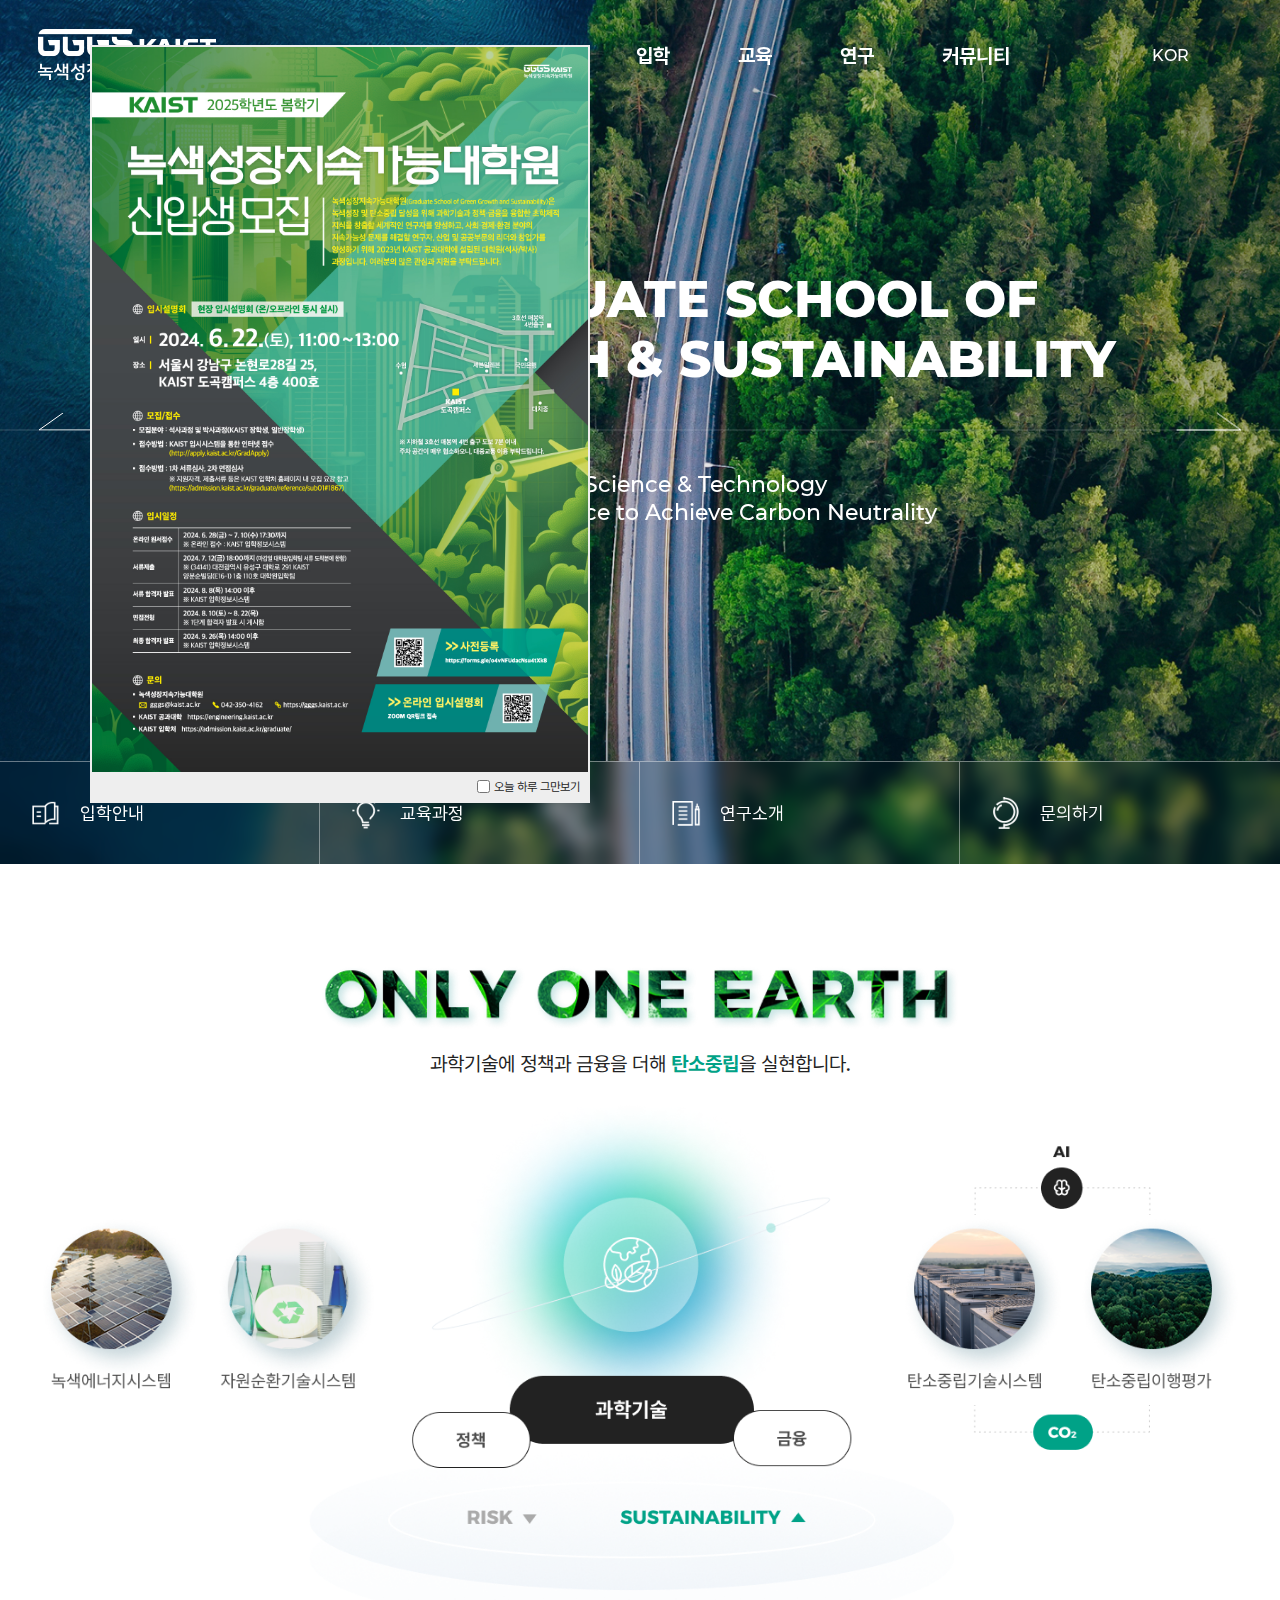
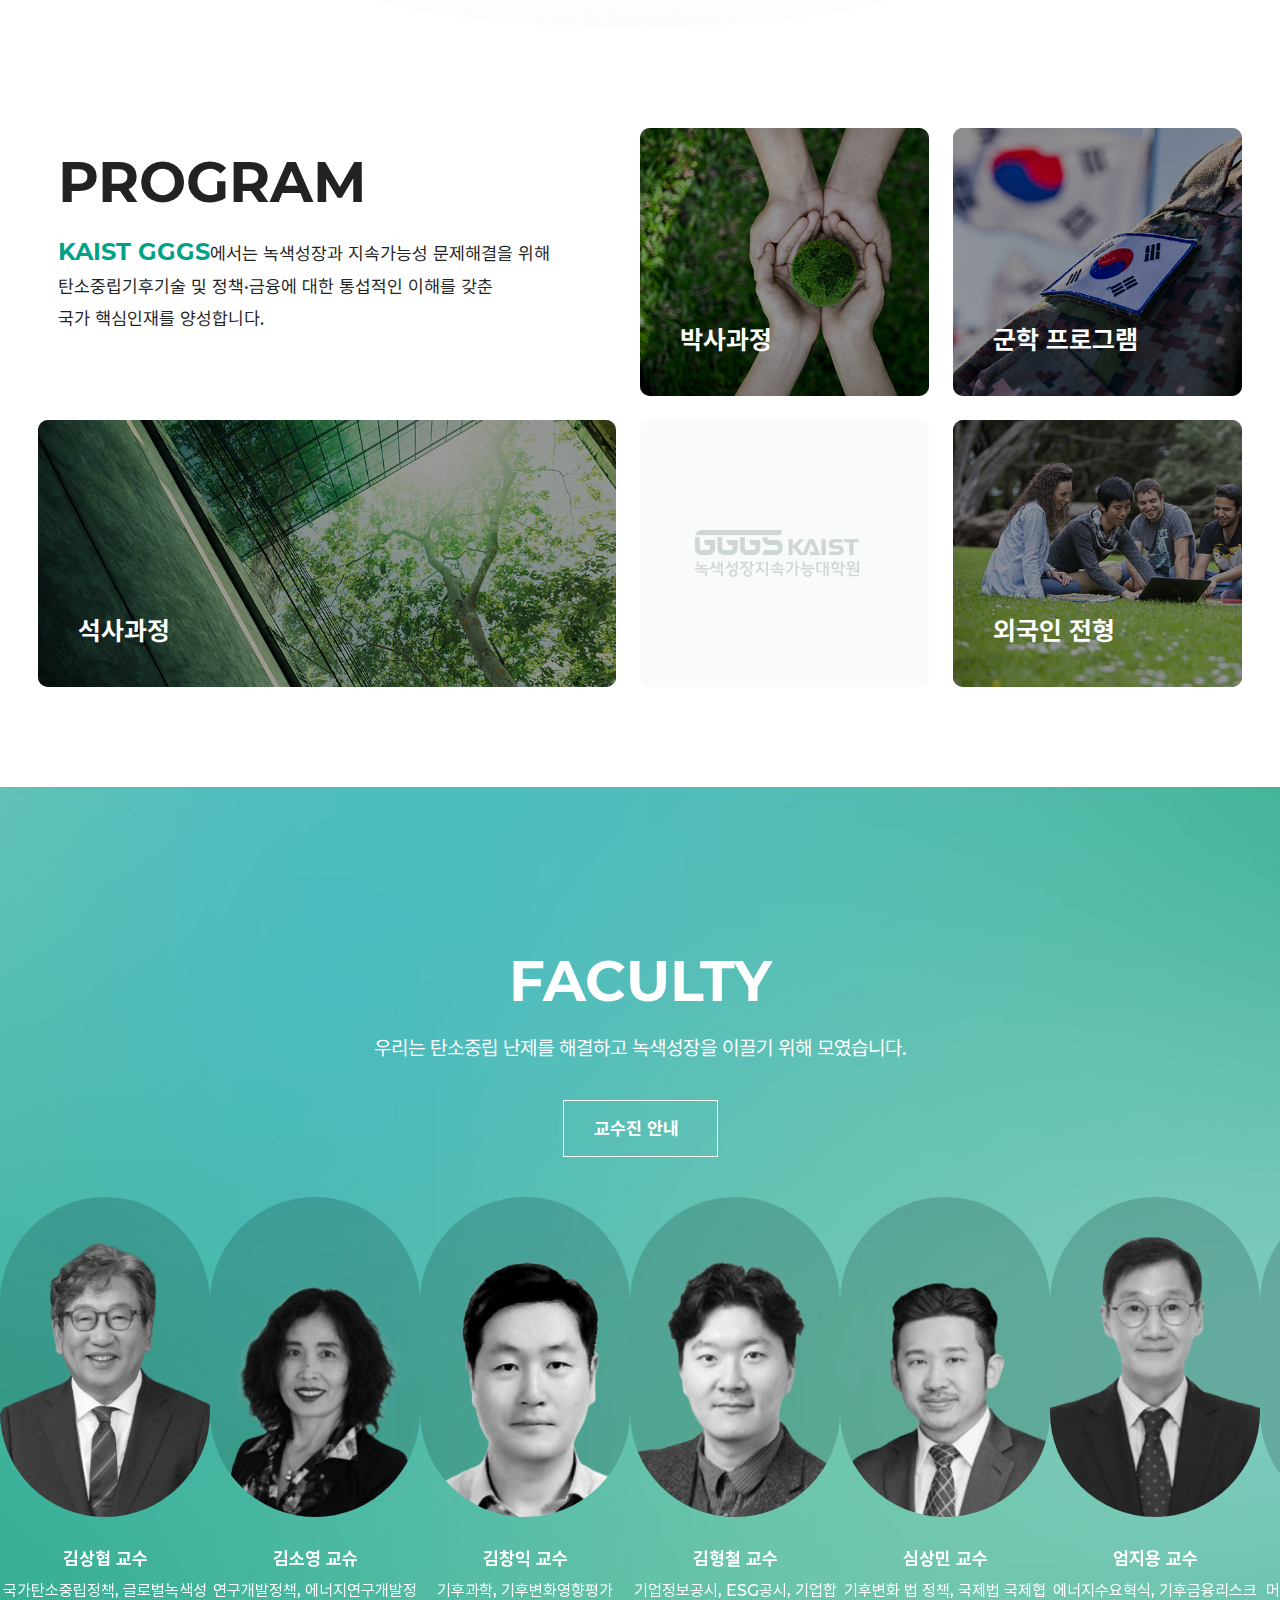
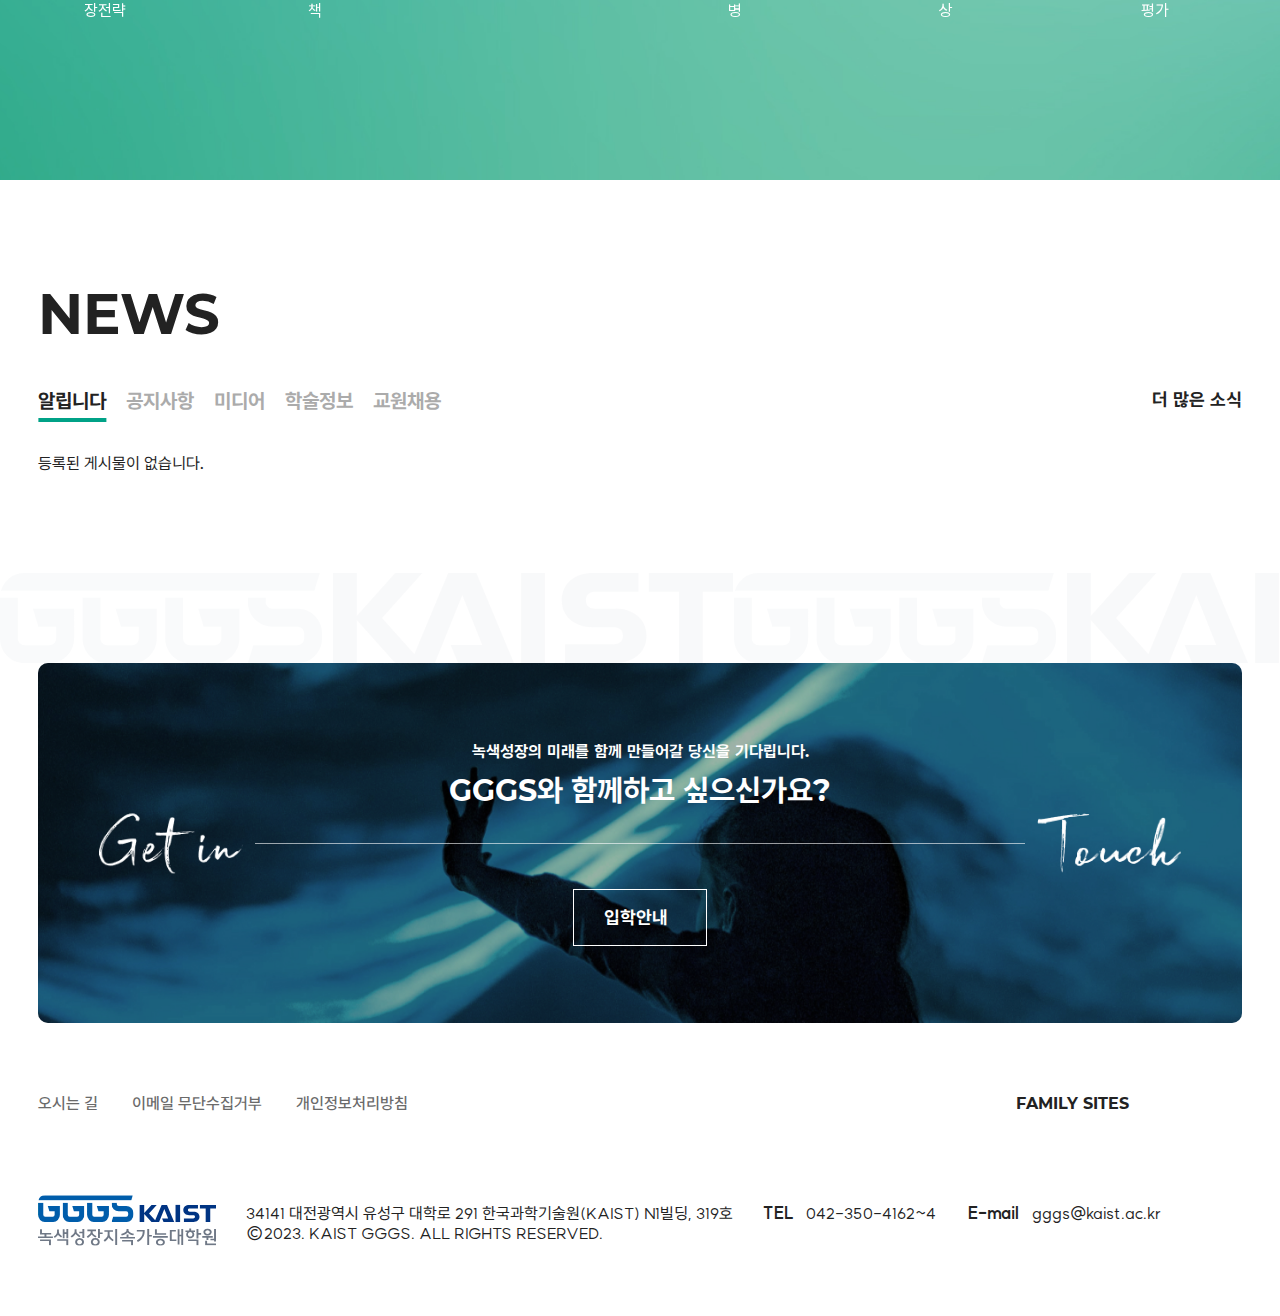
==== commit 6ac22a0f: "first commit" ====
--- a/index.html
+++ b/index.html
@@ -284,34 +284,7 @@
          </div>
       </div>
    </header>
-   <!-- 스크롤 페이지 이동 연습 -->
-   <div class="main_nav">
-      <a href="#" class="click">비주얼</a>
-      <a href="#">탄소중립</a>
-      <a href="#">프로그램</a>
-      <a href="#">교수진</a>
-      <a href="#">뉴스</a>
-   </div>
-   <style>
-      .main_nav {
-         display: flex;flex-direction: column;gap: 30px;
-         position: fixed;right: 20px;top: 50%;
-         transform: translateY(-50%);z-index: 999;
-         padding: 20px;width: 120px;
-         background: #FFF;border-radius: 20px;
-      }
-      .main_nav .click {
-         position: relative;font-size: 20px;font-weight: 700;
-      }
-      .main_nav .click::after {
-         content: "";display: block;
-         position: absolute;top: 50%;right: 0%;
-         transform: translate(-50%, -50%);
-         width: 5px;height: 5px;background: gold;
-         border-radius: 5px;
-      }
-   </style>
-   <!-- 스크롤 페이지 이동 연습 -->
+
    <main id="main_content">
       <div class="main_visual">
          <!-- fading swiper -->
--- a/css/main.css
+++ b/css/main.css
@@ -928,12 +928,12 @@
 }
 
 /* sub - title_bg */
-.about .sub_title .inner {background-image: url(/img/sub/sub_visual01.jpg);}
-.member .sub_title .inner {background-image: url(/img/sub/sub_visual02.jpg);}
-.program .sub_title .inner {background-image: url(/img/sub/sub_visual03.jpg);}
+.about .sub_title .inner {background-image: url(../img/sub/sub_visual01.jpg);}
+.member .sub_title .inner {background-image: url(../img/sub/sub_visual02.jpg);}
+.program .sub_title .inner {background-image: url(../img/sub/sub_visual03.jpg);}
 .education .sub_title .inner {background-image: url(/img/sub/sub_visual04.jpg);}
-.research .sub_title .inner {background-image: url(/img/sub/sub_visual05.jpg);}
-.community .sub_title .inner {background-image: url(/img/sub/sub_visual06.jpg);}
+.research .sub_title .inner {background-image: url(../img/sub/sub_visual05.jpg);}
+.community .sub_title .inner {background-image: url(../img/sub/sub_visual06.jpg);}
 
 .sub .depth_list {border-bottom: 1px solid #DDD;}
 .sub .depth_list .sub_inner {
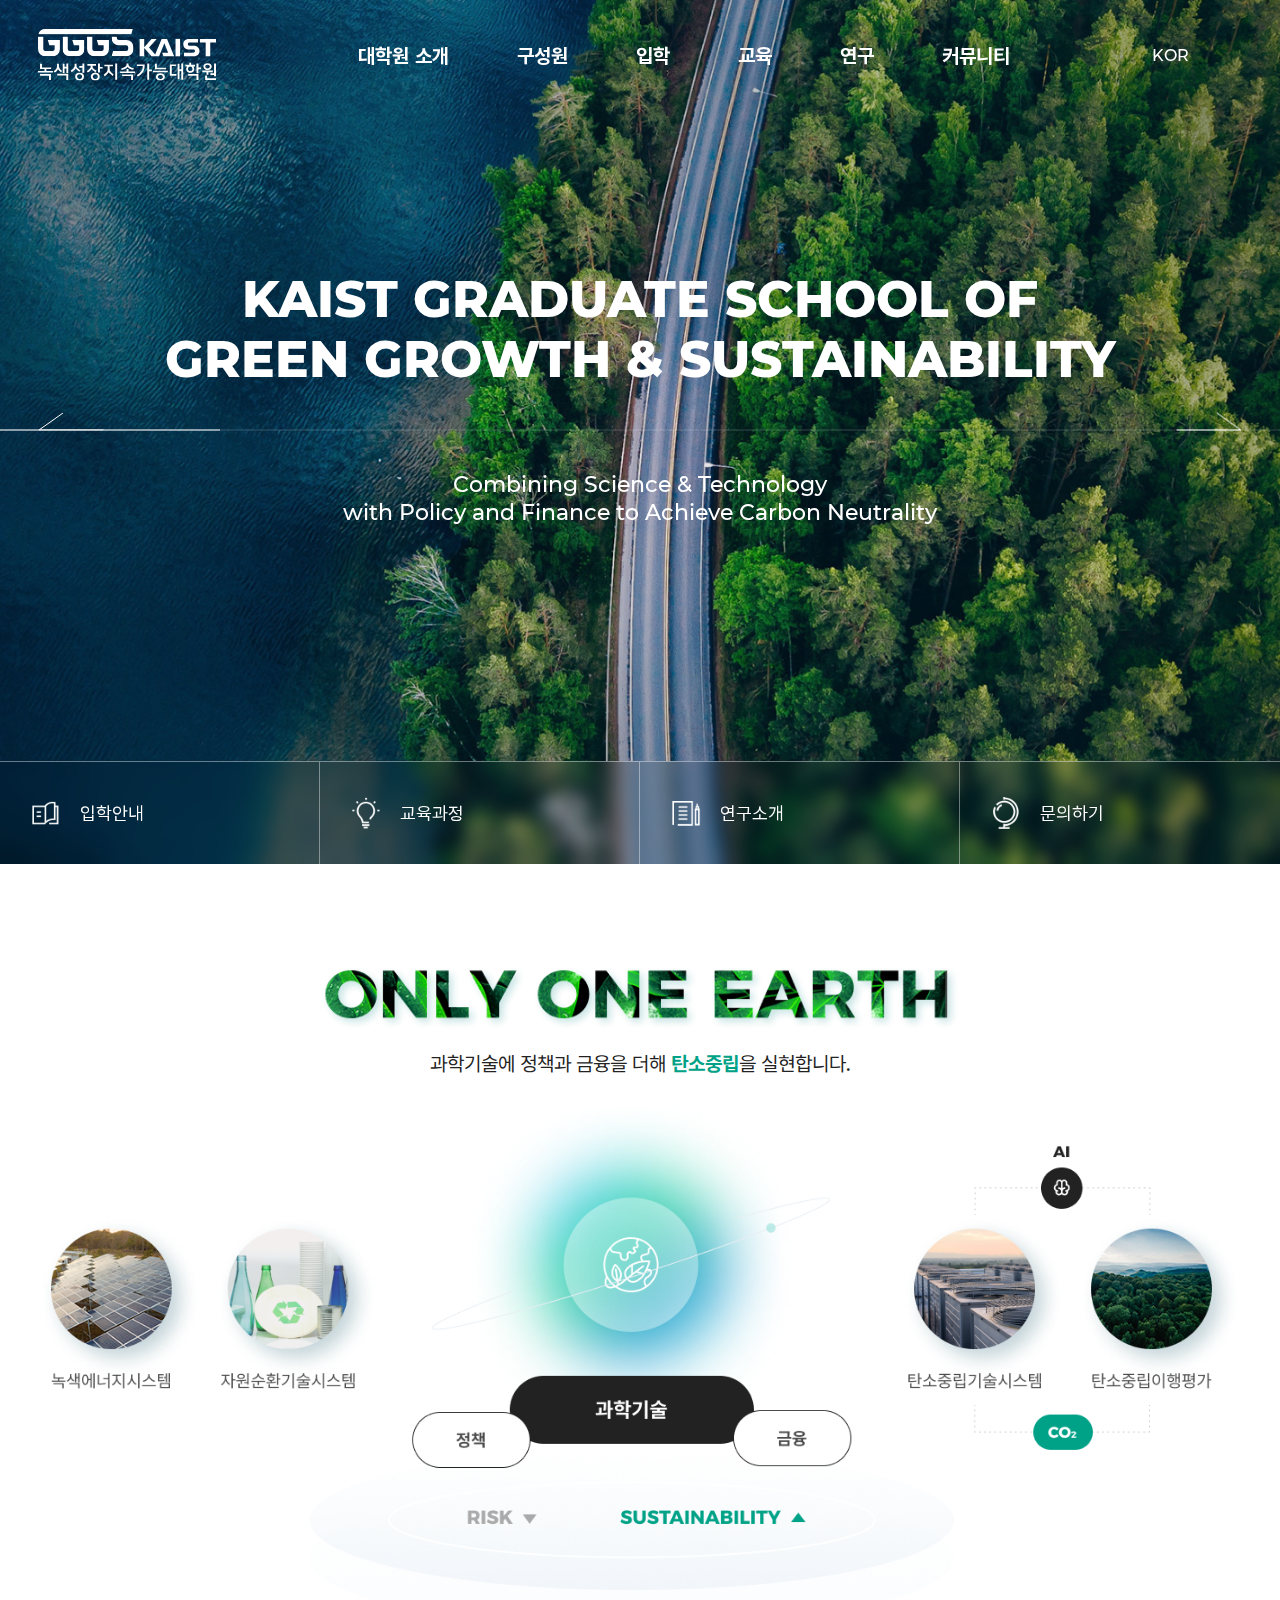
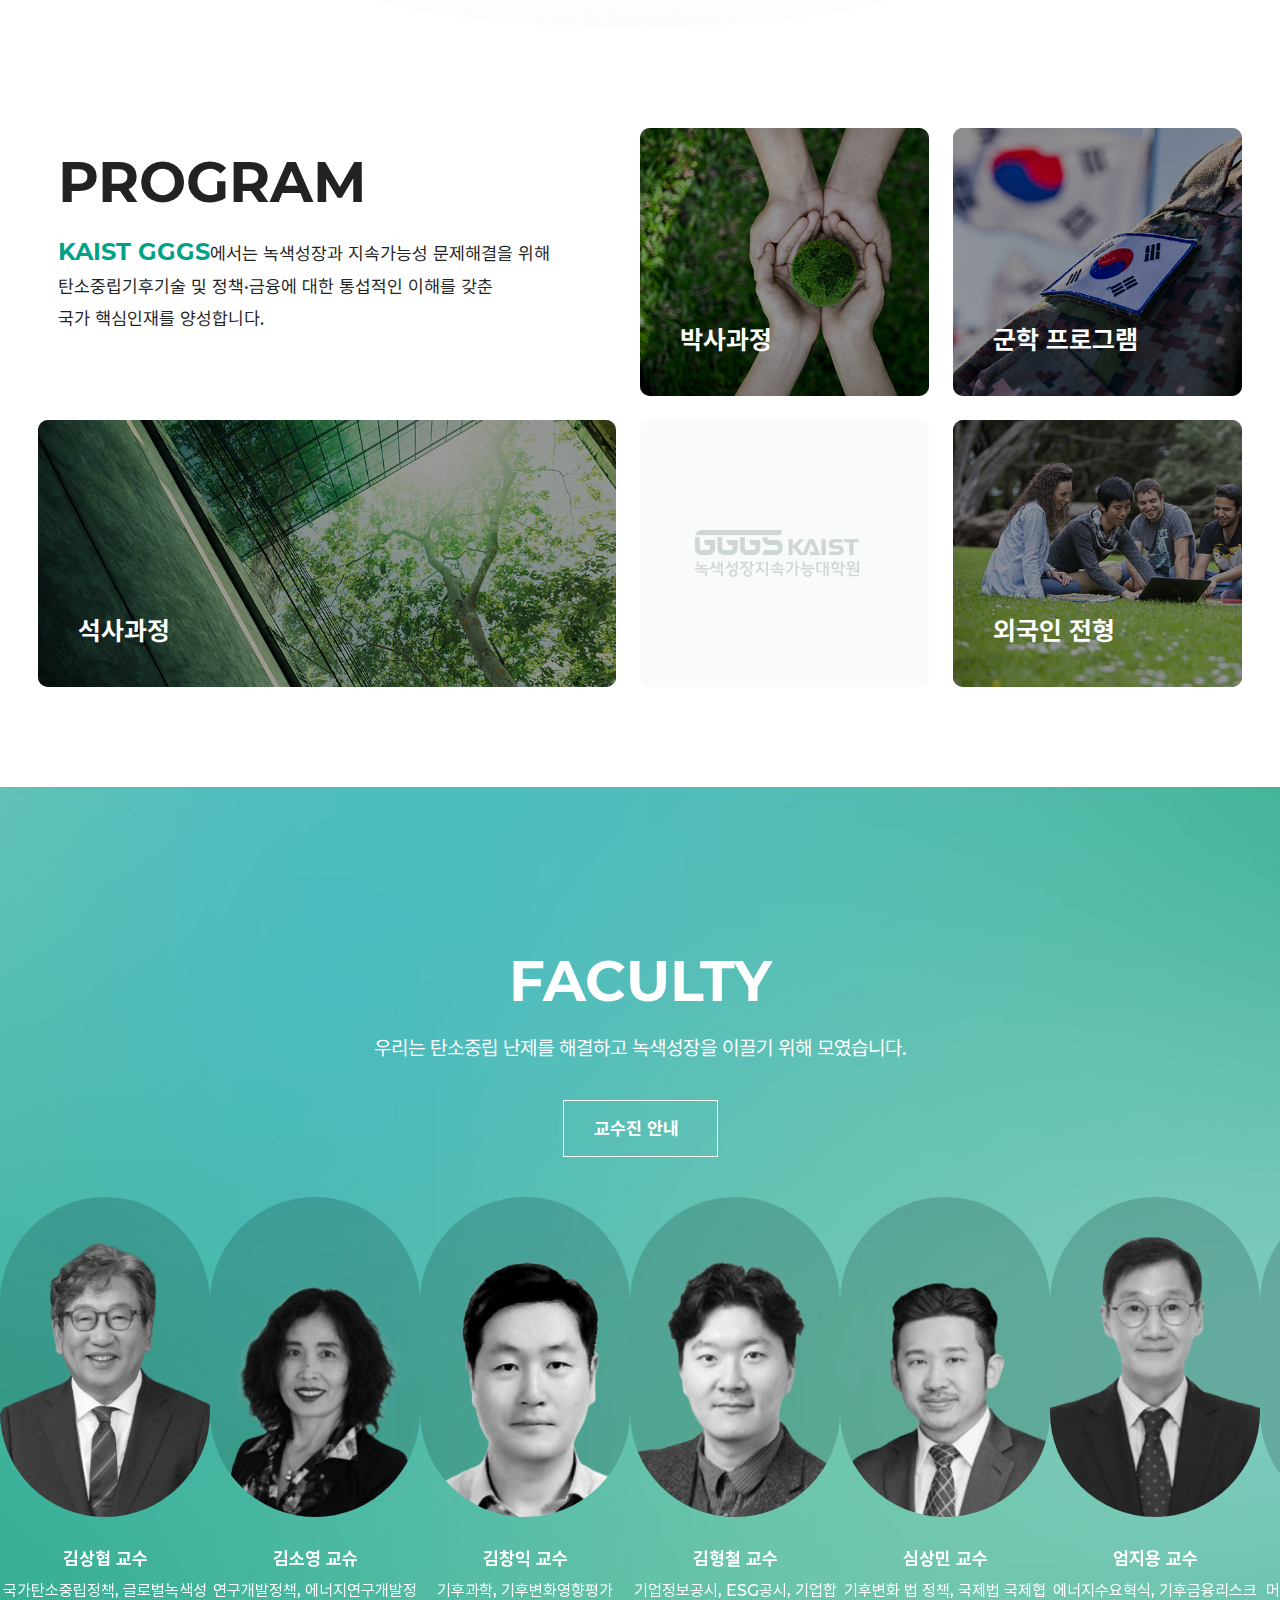
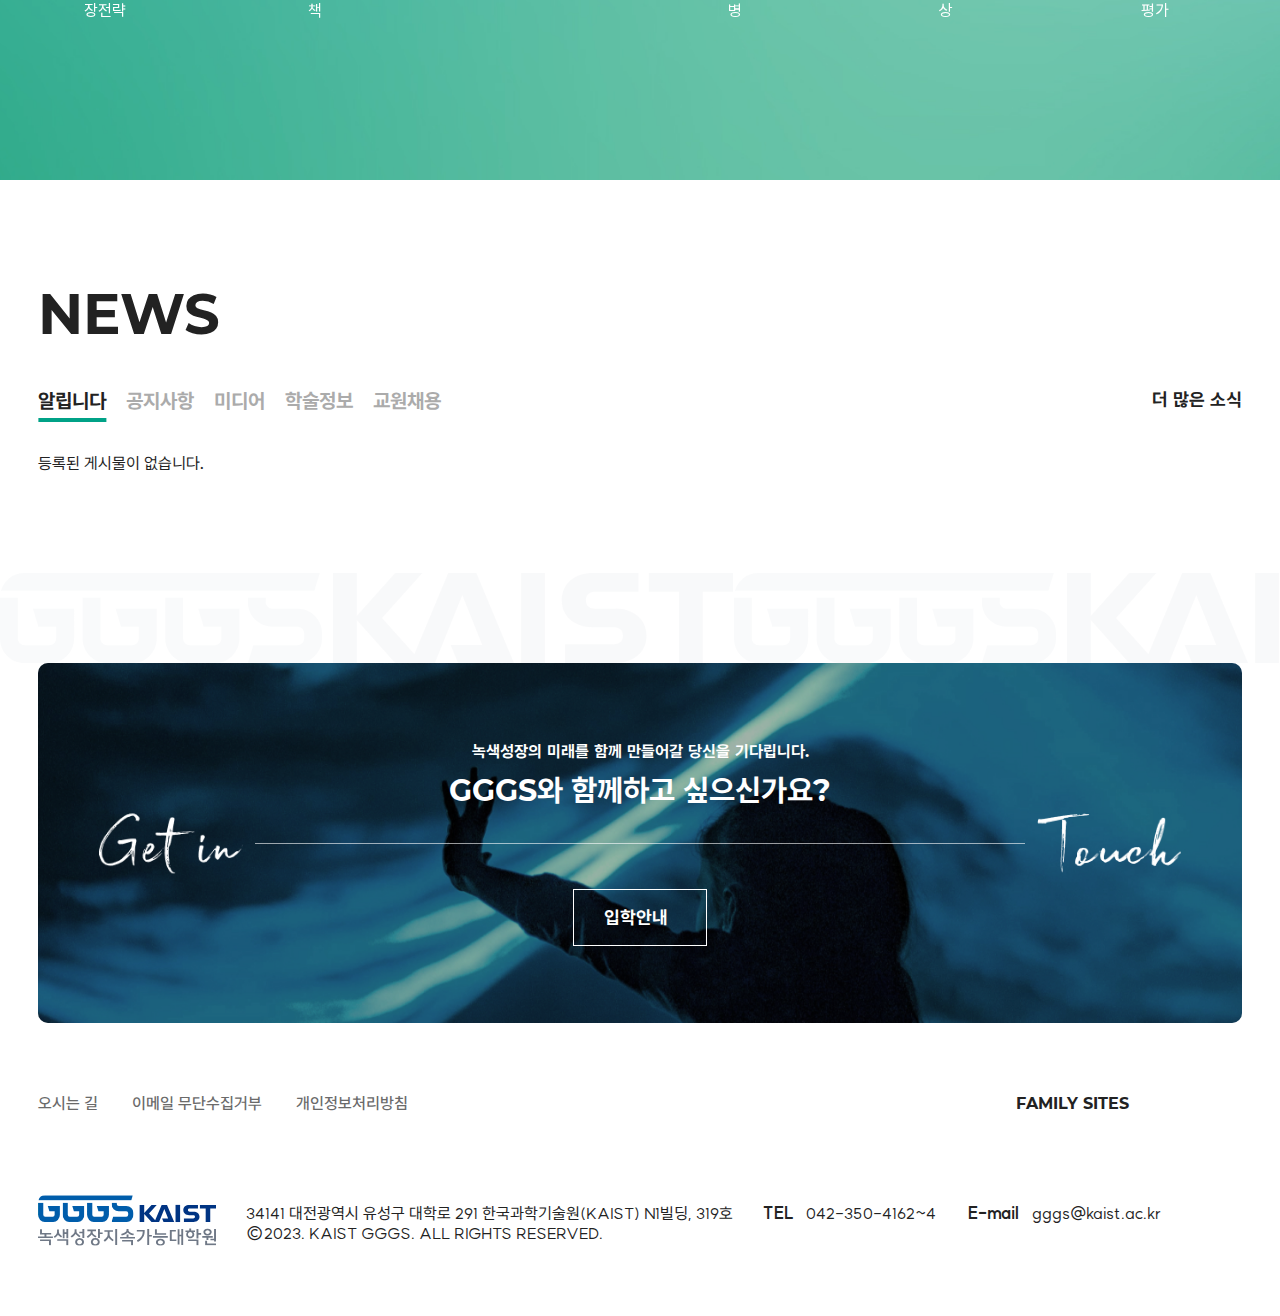
==== commit d77bd6e7: "241106 commit" ====
--- a/index.html
+++ b/index.html
@@ -29,7 +29,7 @@
    <div class="skip_nav">
       <a href="#main_content">본문 바로가기</a>
    </div>
-   <div id="popup">
+   <!-- <div id="popup">
       <img src="./img/main/popup.jpg" alt="2025학년도 봄학기 녹색성장지속가능대학원 신입생 모집 입시 설명회 - 일시: 2024.06.22(토) 11시부터, KAIST 도곡캠퍼스 400호, 문의: 042-350-4162, ...">
       <div class="popup_footer">
          <input type="checkbox" id="today_close">
@@ -38,7 +38,7 @@
             <i class="ri-close-fill"></i>
          </button>
       </div>
-   </div>
+   </div> -->
 <div id="wrap">
    <header>
       <div class="inner">
@@ -303,8 +303,6 @@
                   <img src="./img/main/main_slide04.jpg" alt="">
                </div>
             </div>
-
-
             <div class="swiper_content">
                <strong>KAIST GRADUATE SCHOOL OF <br> GREEN GROWTH & SUSTAINABILITY</strong>
                <div class="progress_wrap">
@@ -359,7 +357,7 @@
       </div>
       <!-- 퀵메뉴가 메인비주얼과 겹쳐져 있기 때문에 독립적인 행으로 만들지 고민이 필요 -->
       <h2 class="blind">메인 본문</h2>
-      <section class="earth_wrap">
+      <section class="earth_wrap fade_wrap">
          <div class="inner">
             <h3><span class="blind">only one earth</span><div class="img_bg"></div></h3>
             <p>과학기술에 정책과 금융을 더해 <strong>탄소중립</strong>을 실현합니다.</p>
@@ -373,7 +371,7 @@
             </div>
          </div>
       </section>
-      <section class="course_wrap">
+      <section class="course_wrap fade_wrap">
          <div class="inner">
             <div class="course_content">
                <div class="title_box">
@@ -406,7 +404,7 @@
             </div>
          </div>
       </section>
-      <section class="faculty_wrap">
+      <section class="faculty_wrap fade_wrap">
          <div class="title_box">
             <h3>FACULTY</h3>
             <p>우리는 탄소중립 난제를 해결하고 녹색성장을 이끌기 위해 모였습니다.</p>
@@ -630,7 +628,7 @@
          </div>
 
       </section>
-      <section class="news_wrap">
+      <section class="news_wrap fade_wrap">
          <div class="inner">
             <h3>NEWS</h3>
             <div class="tabs_wrap">
@@ -761,7 +759,7 @@
             </div>
          </div>
       </section>
-      <section class="banner_wrap">
+      <section class="banner_wrap fade_wrap">
          <div class="flow_content_wrap">
             <div class="flow_content">
                <img src="img/main/rolling_img.svg" alt="">
--- a/css/main.css
+++ b/css/main.css
@@ -7,6 +7,7 @@
 ::selection {
    background: var(--main-color);color: #FFF;
 }
+html, body {overflow-x: hidden;}
 body {
    font-family: 'Montserrat','SUIT',sans-serif;
    font-size: 16px;
@@ -444,7 +445,14 @@
 }
 .main_visual .swiper_content strong {
    font-size: 56px;line-height: 1.2em;font-weight: 900;
-}
+   animation: swiperContent 2s forwards;
+}
+
+@keyframes swiperContent {
+   0% {transform: translateY(-40%);opacity: 0;}
+   100% {transform: translateY(-50%);opacity: 1;}
+}
+
 .main_visual .swiper_content .progress_wrap {position: relative;}
 .main_visual .swiper_content .progress_wrap .swiper-btn-prev {
    width: auto;height: auto;cursor: pointer;
@@ -459,6 +467,27 @@
    height: 1px;
    background: rgba(255, 255, 255, 0.2);
 }
+.main_visual .progress_wrap .progress .bar {
+   height: 100%;width: 220px;
+   background: #FFF;
+   animation: bar 5s linear infinite;
+}
+@keyframes bar {
+   0% {margin-left: -200px;}
+   100% {margin-left: 100%;}
+}
+/* .main_visual .progress_wrap .progress .bar {
+   width: 0;
+   height: 100%;
+   background: #FFF;
+   animation: progress-animation 2s linear infinite;
+}
+
+@keyframes progress-animation {
+   0% { width: 0; }
+   100% { width: 100%; }
+} */
+
 .main_visual .swiper_content span {
    font-size: 24px;line-height: 1.25em;font-weight: 500;
 }
@@ -466,7 +495,9 @@
    display: flex;gap: 10px;justify-content: center;align-items: center;
    /* position: absolute;bottom: 30%;left: 0;right: 0;z-index: 1; */
 }
-
+.main_visual .swiper_content span, .swiper-controls-wrap {
+   animation: swiperContent 5s forwards;
+}
 .main_visual .swiper-pagination {
    position: static;width: auto;
 }
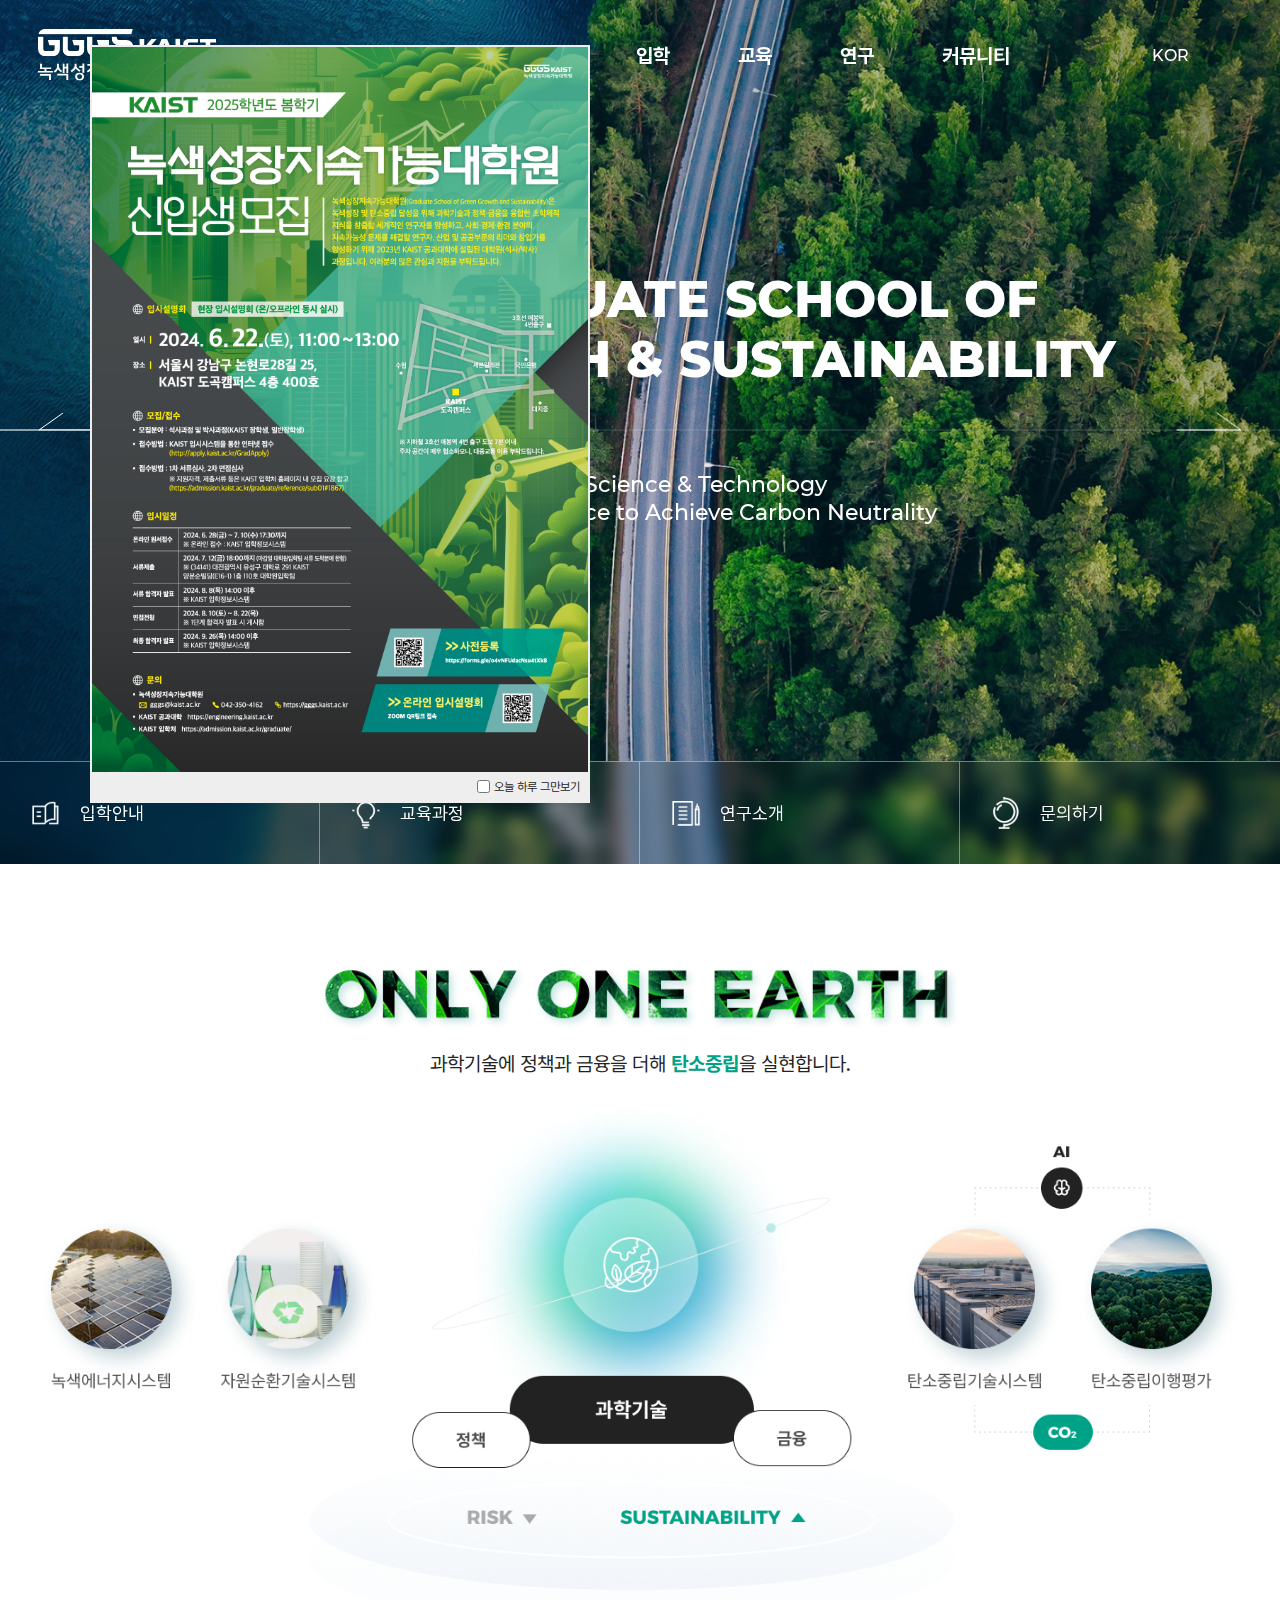
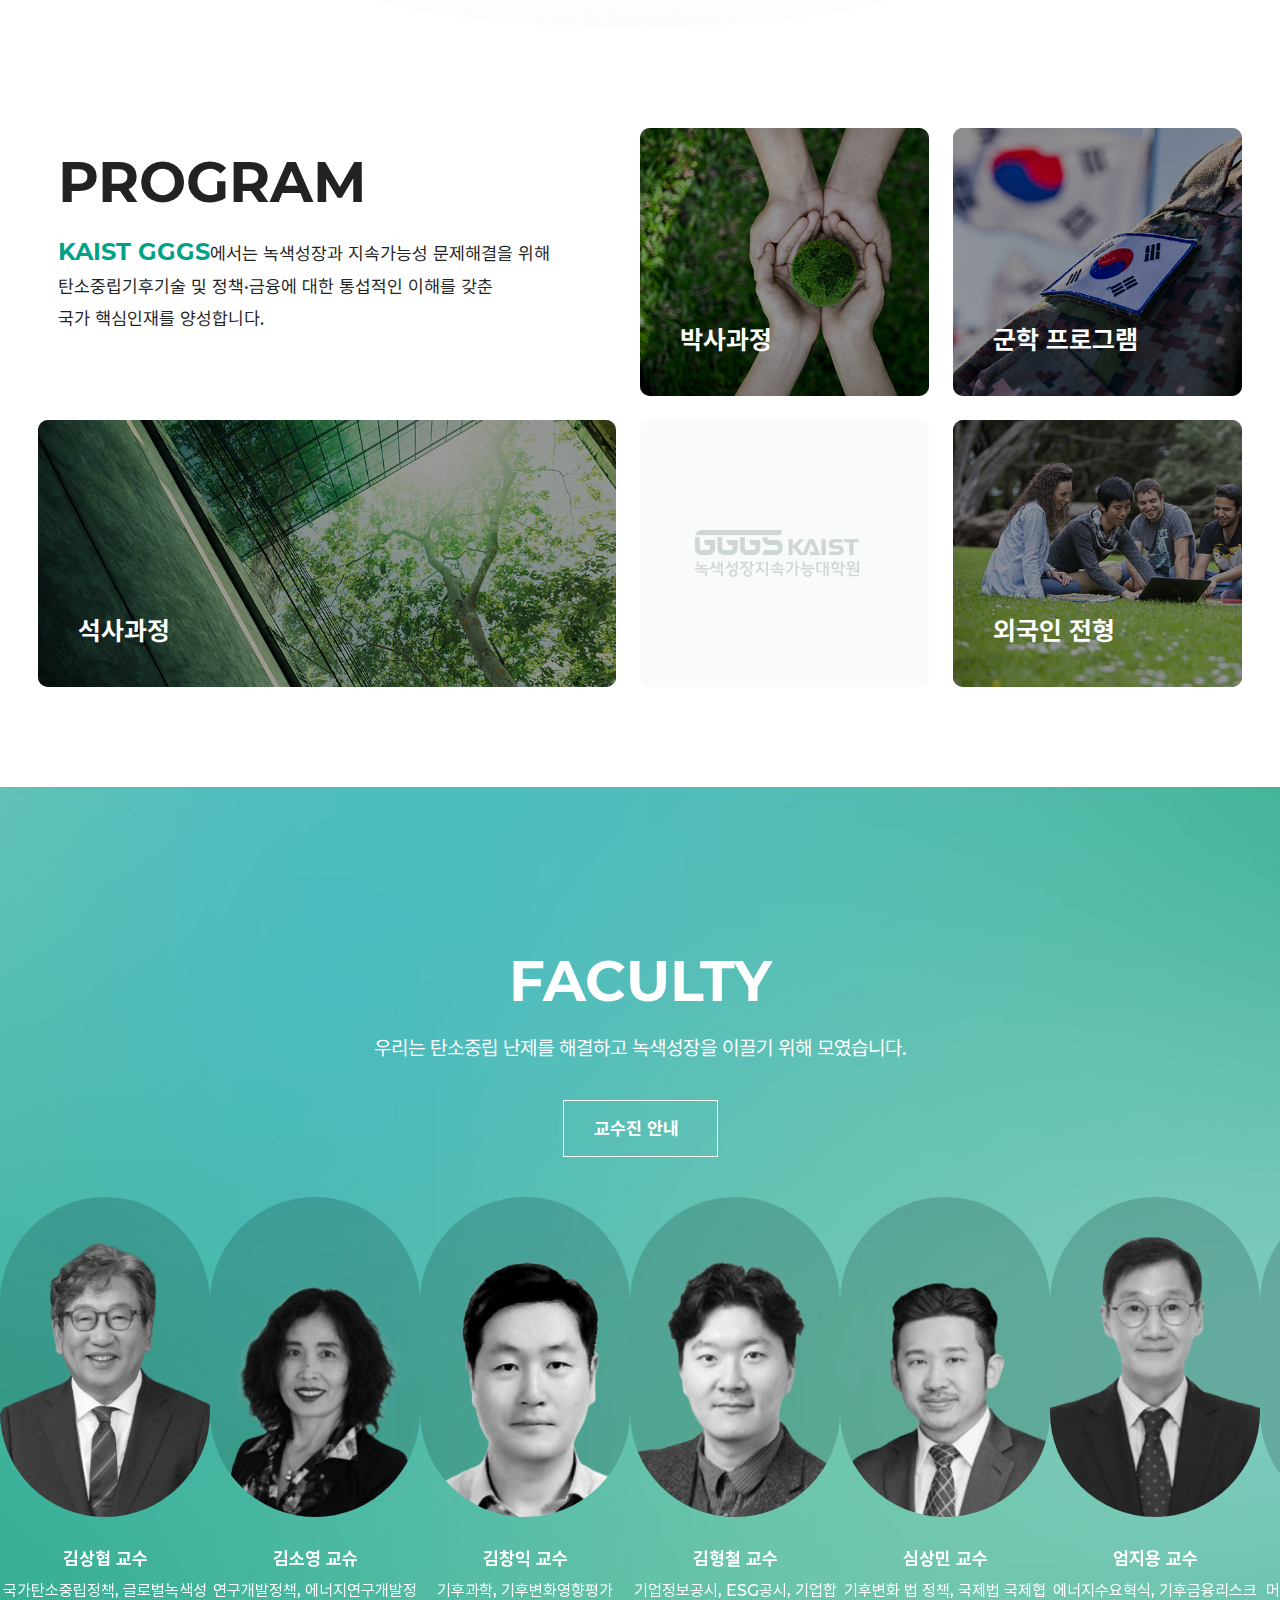
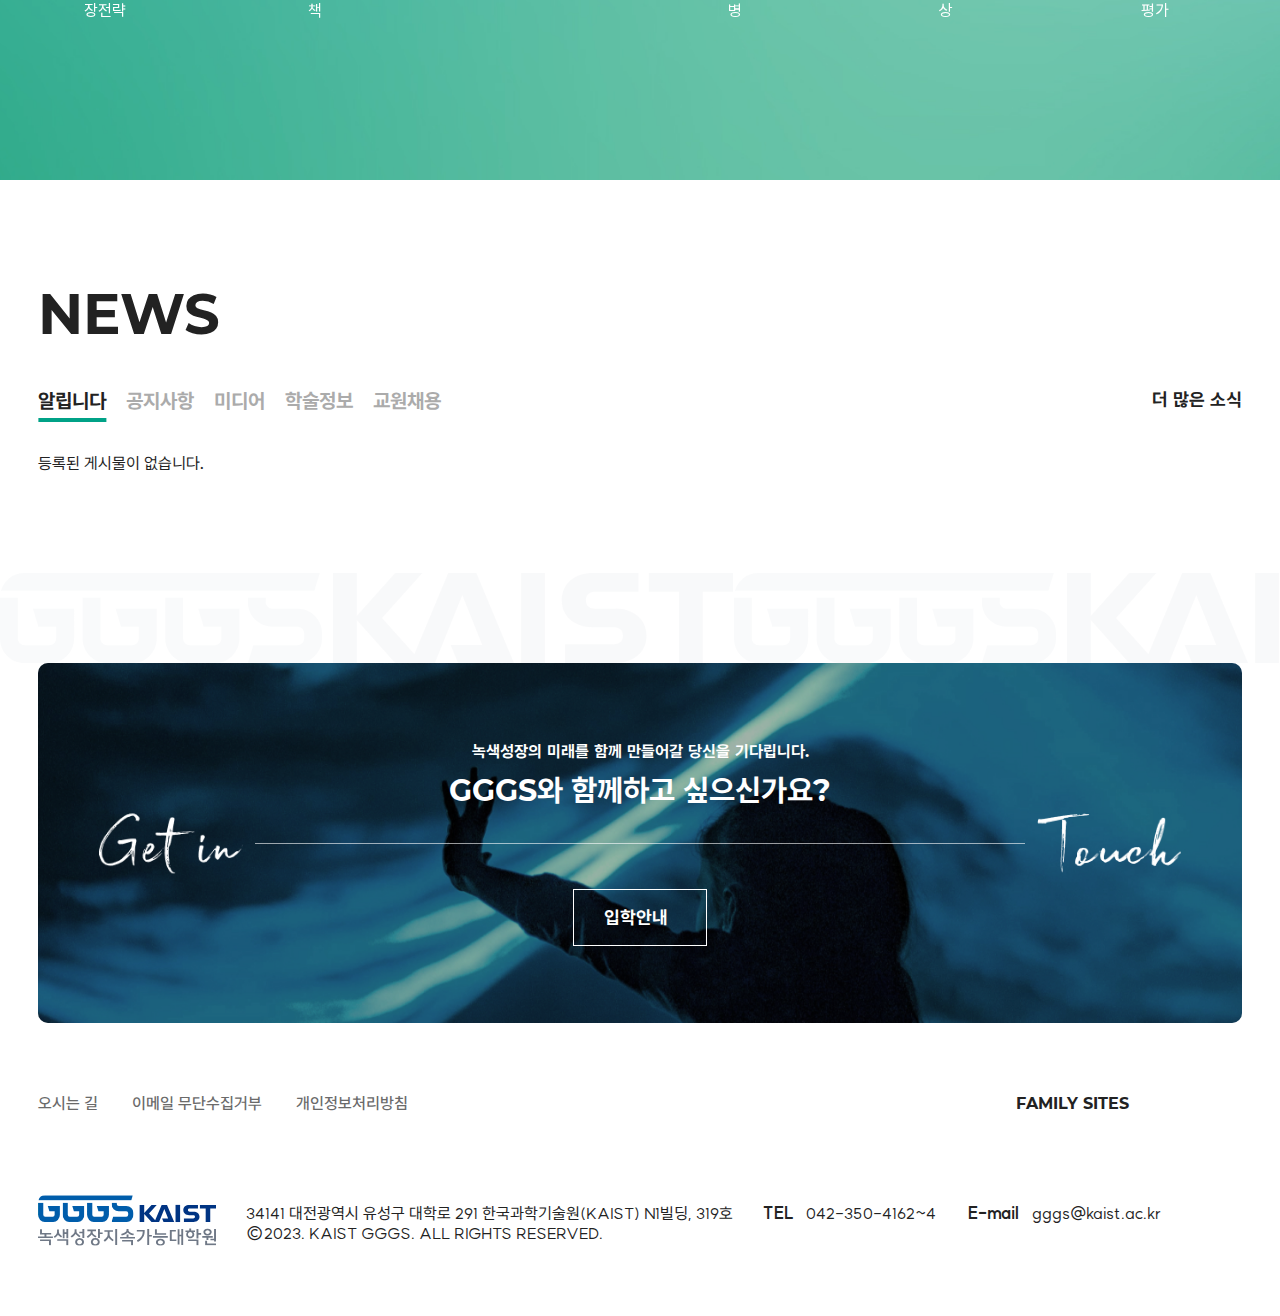
==== commit 944947a0: "241108 commit" ====
--- a/index.html
+++ b/index.html
@@ -18,18 +18,13 @@
    <script src="https://code.jquery.com/ui/1.13.3/jquery-ui.min.js"
       integrity="sha256-sw0iNNXmOJbQhYFuC9OF2kOlD5KQKe1y5lfBn4C9Sjg=" crossorigin="anonymous"></script>
    <script src="https://cdn.jsdelivr.net/npm/swiper@11/swiper-bundle.min.js"></script>
-   <script defer src="./js/main.js">
-      // js를 internal(내부 문서) 방식으로 사용할 때는 script 태그에 속성없이 바로 작성
-      // external (외부 문서) 방식으로 사용할 때는 script 태그에 src 속성을 이용하고 태그 내부에는 아무것도 작성하지 않음
-
-      // *** script 태그 하나에 src 속성과 태그 내부에 js 문법을 둘 다 사용하면 둘 다 동작하지 않음
-   </script>
+   <script defer src="./js/main.js"></script>
 </head>
 <body class="home">
    <div class="skip_nav">
       <a href="#main_content">본문 바로가기</a>
    </div>
-   <!-- <div id="popup">
+   <div id="popup">
       <img src="./img/main/popup.jpg" alt="2025학년도 봄학기 녹색성장지속가능대학원 신입생 모집 입시 설명회 - 일시: 2024.06.22(토) 11시부터, KAIST 도곡캠퍼스 400호, 문의: 042-350-4162, ...">
       <div class="popup_footer">
          <input type="checkbox" id="today_close">
@@ -38,7 +33,7 @@
             <i class="ri-close-fill"></i>
          </button>
       </div>
-   </div> -->
+   </div>
 <div id="wrap">
    <header>
       <div class="inner">
@@ -303,23 +298,23 @@
                   <img src="./img/main/main_slide04.jpg" alt="">
                </div>
             </div>
-            <div class="swiper_content">
-               <strong>KAIST GRADUATE SCHOOL OF <br> GREEN GROWTH & SUSTAINABILITY</strong>
-               <div class="progress_wrap">
-                  <!-- navigation button -->
-                  <div class="swiper-btn-prev"><img src="./img/main/main_arrow.svg" alt=""></div>
-                  <div class="swiper-btn-next"><img src="./img/main/main_arrow.svg" alt=""></div>
-                  <div class="progress">
-                     <div class="bar"></div>
-                  </div>
-               </div>
-               <span>Combining Science & Technology <br> with Policy and Finance to Achieve Carbon Neutrality</span>
-               <div class="swiper-controls-wrap">
-                  <div class="swiper-pagination"></div>
-                  <div class="swiper-auto-controls">
-                     <button class="auto-play"><i class="ri-play-circle-fill"></i></button>
-                     <button class="auto-stop"><i class="ri-pause-circle-fill"></i></button>
-                  </div>
+         </div>
+         <div class="swiper_content">
+            <strong>KAIST GRADUATE SCHOOL OF <br> GREEN GROWTH & SUSTAINABILITY</strong>
+            <div class="progress_wrap">
+               <!-- navigation button -->
+               <div class="swiper-btn-prev"><img src="./img/main/main_arrow.svg" alt=""></div>
+               <div class="swiper-btn-next"><img src="./img/main/main_arrow.svg" alt=""></div>
+               <div class="progress">
+                  <div class="bar"></div>
+               </div>
+            </div>
+            <span>Combining Science & Technology <br> with Policy and Finance to Achieve Carbon Neutrality</span>
+            <div class="swiper-controls-wrap">
+               <div class="swiper-pagination"></div>
+               <div class="swiper-auto-controls">
+                  <button class="auto-play"><i class="ri-play-circle-fill"></i></button>
+                  <button class="auto-stop"><i class="ri-pause-circle-fill"></i></button>
                </div>
             </div>
          </div>
@@ -355,7 +350,6 @@
             </a>
          </div>
       </div>
-      <!-- 퀵메뉴가 메인비주얼과 겹쳐져 있기 때문에 독립적인 행으로 만들지 고민이 필요 -->
       <h2 class="blind">메인 본문</h2>
       <section class="earth_wrap fade_wrap">
          <div class="inner">
@@ -793,7 +787,6 @@
                <a href="#">개인정보처리방침</a>
             </div>
             <div class="f_link">
-               <!-- .family_wrap>button+ul>li*7>a[href="#" target="_blank"]{family} -->
                <div class="family_wrap">
                   <button>FAMILY SITES <i class="ri-add-fill"></i></button>
                   <ul>
--- a/css/main.css
+++ b/css/main.css
@@ -452,6 +452,10 @@
    0% {transform: translateY(-40%);opacity: 0;}
    100% {transform: translateY(-50%);opacity: 1;}
 }
+@keyframes swiperControls {
+   0% {transform: translateY(30%);opacity: 0;}
+   100% {transform: translateY(0);opacity: 1;}
+}
 
 .main_visual .swiper_content .progress_wrap {position: relative;}
 .main_visual .swiper_content .progress_wrap .swiper-btn-prev {
@@ -496,7 +500,7 @@
    /* position: absolute;bottom: 30%;left: 0;right: 0;z-index: 1; */
 }
 .main_visual .swiper_content span, .swiper-controls-wrap {
-   animation: swiperContent 5s forwards;
+   animation: swiperControls 5s forwards;
 }
 .main_visual .swiper-pagination {
    position: static;width: auto;
